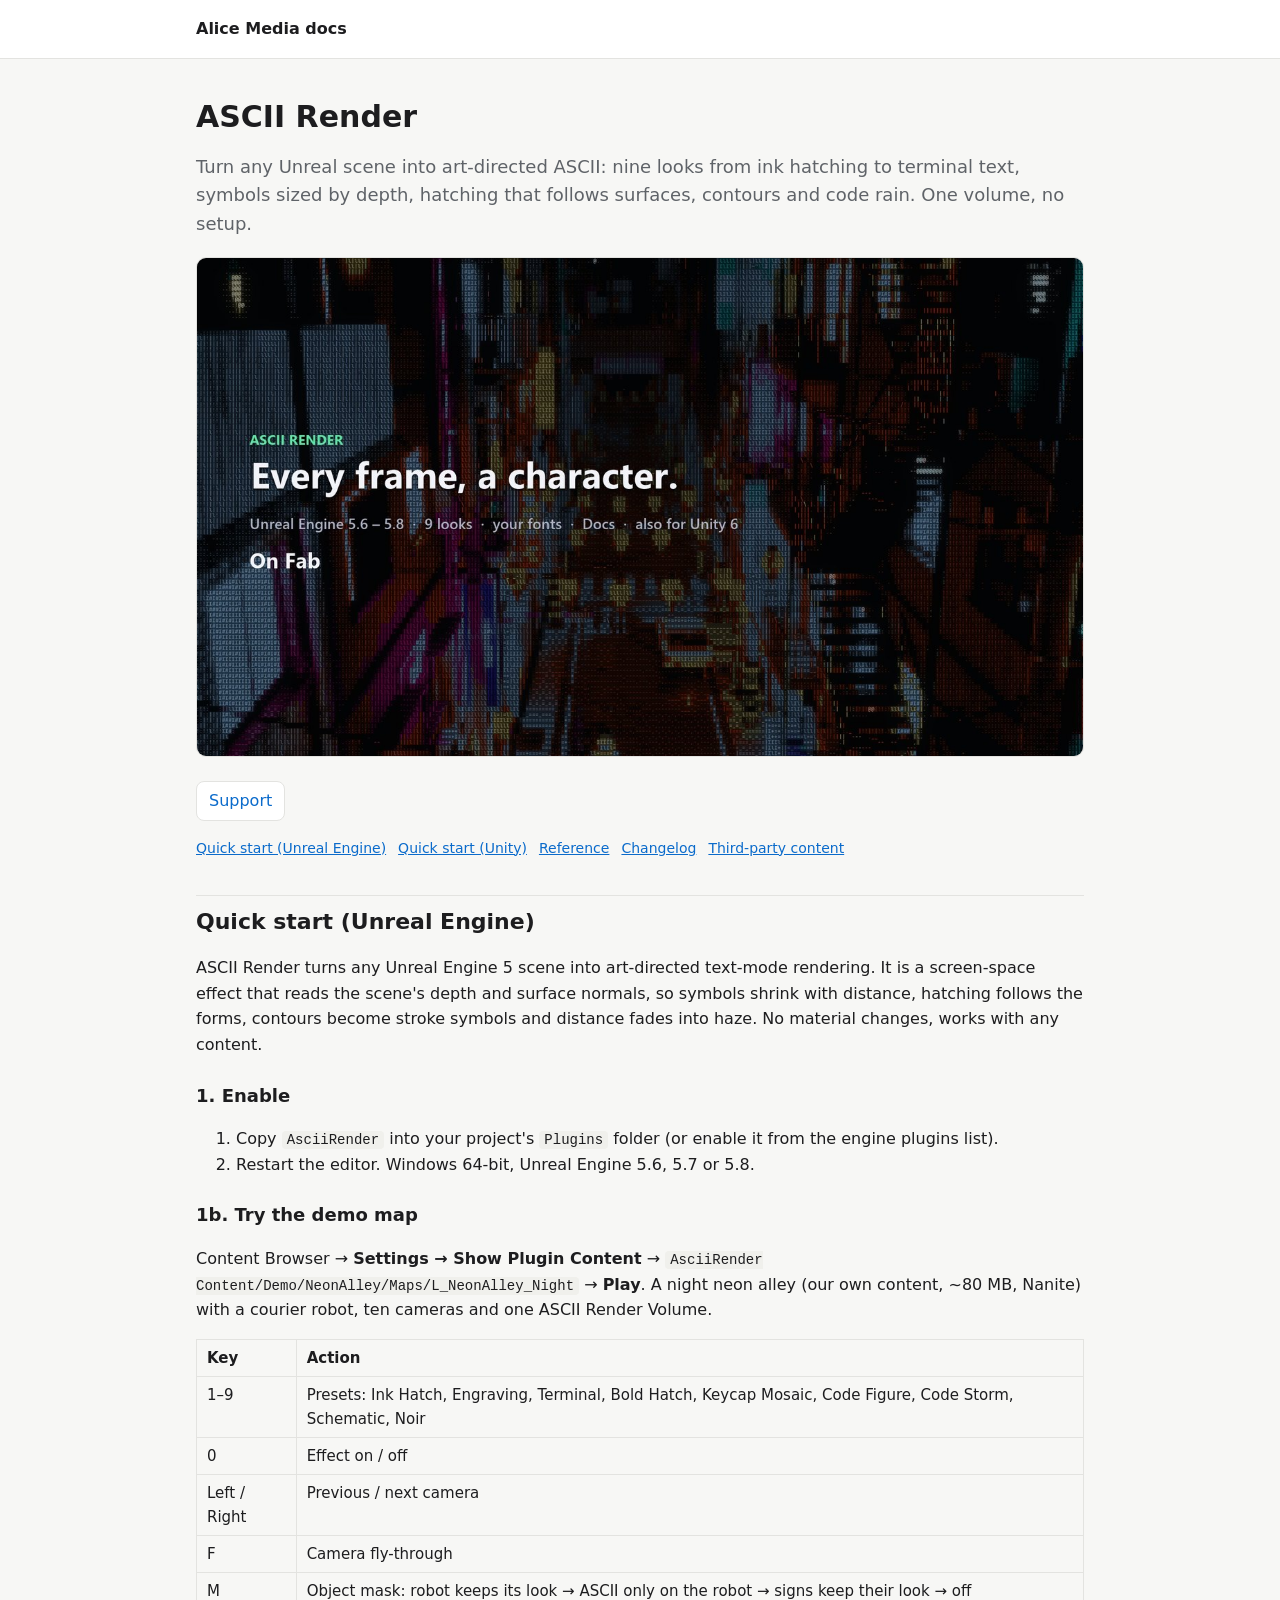
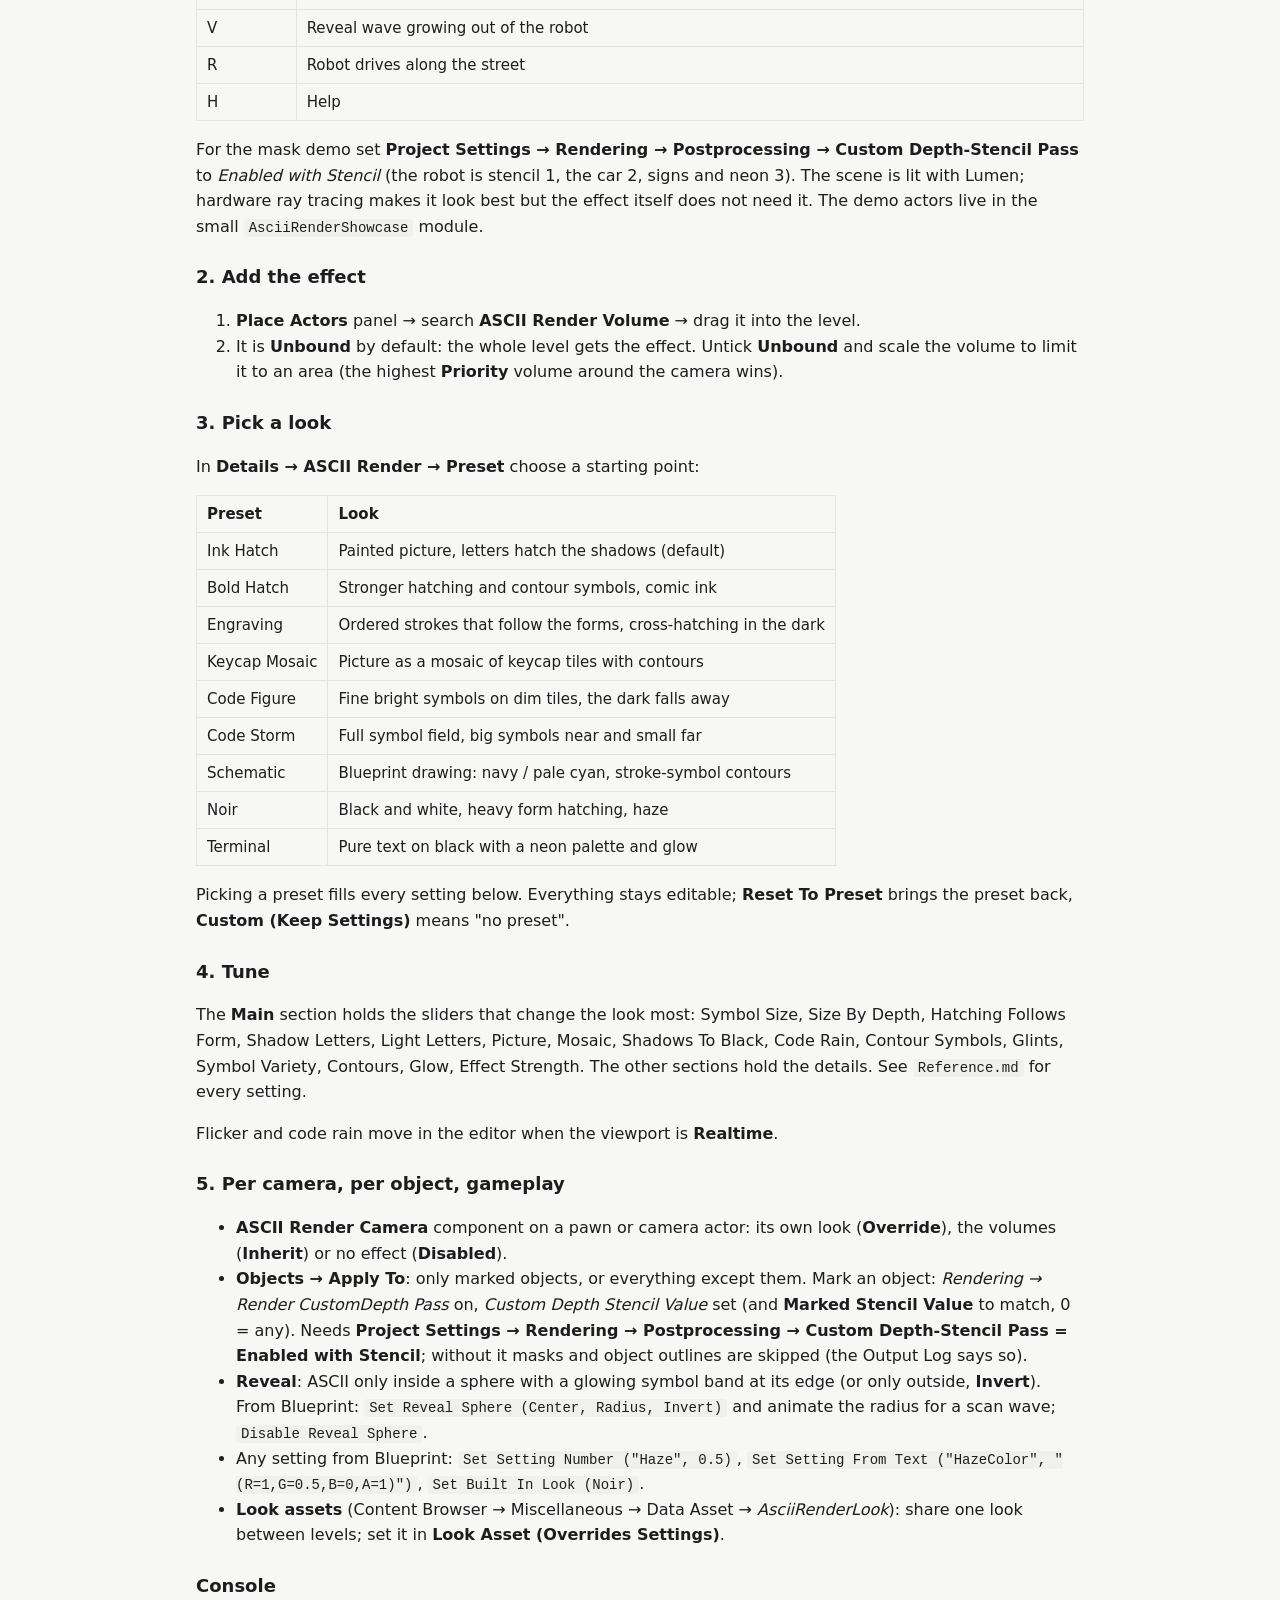
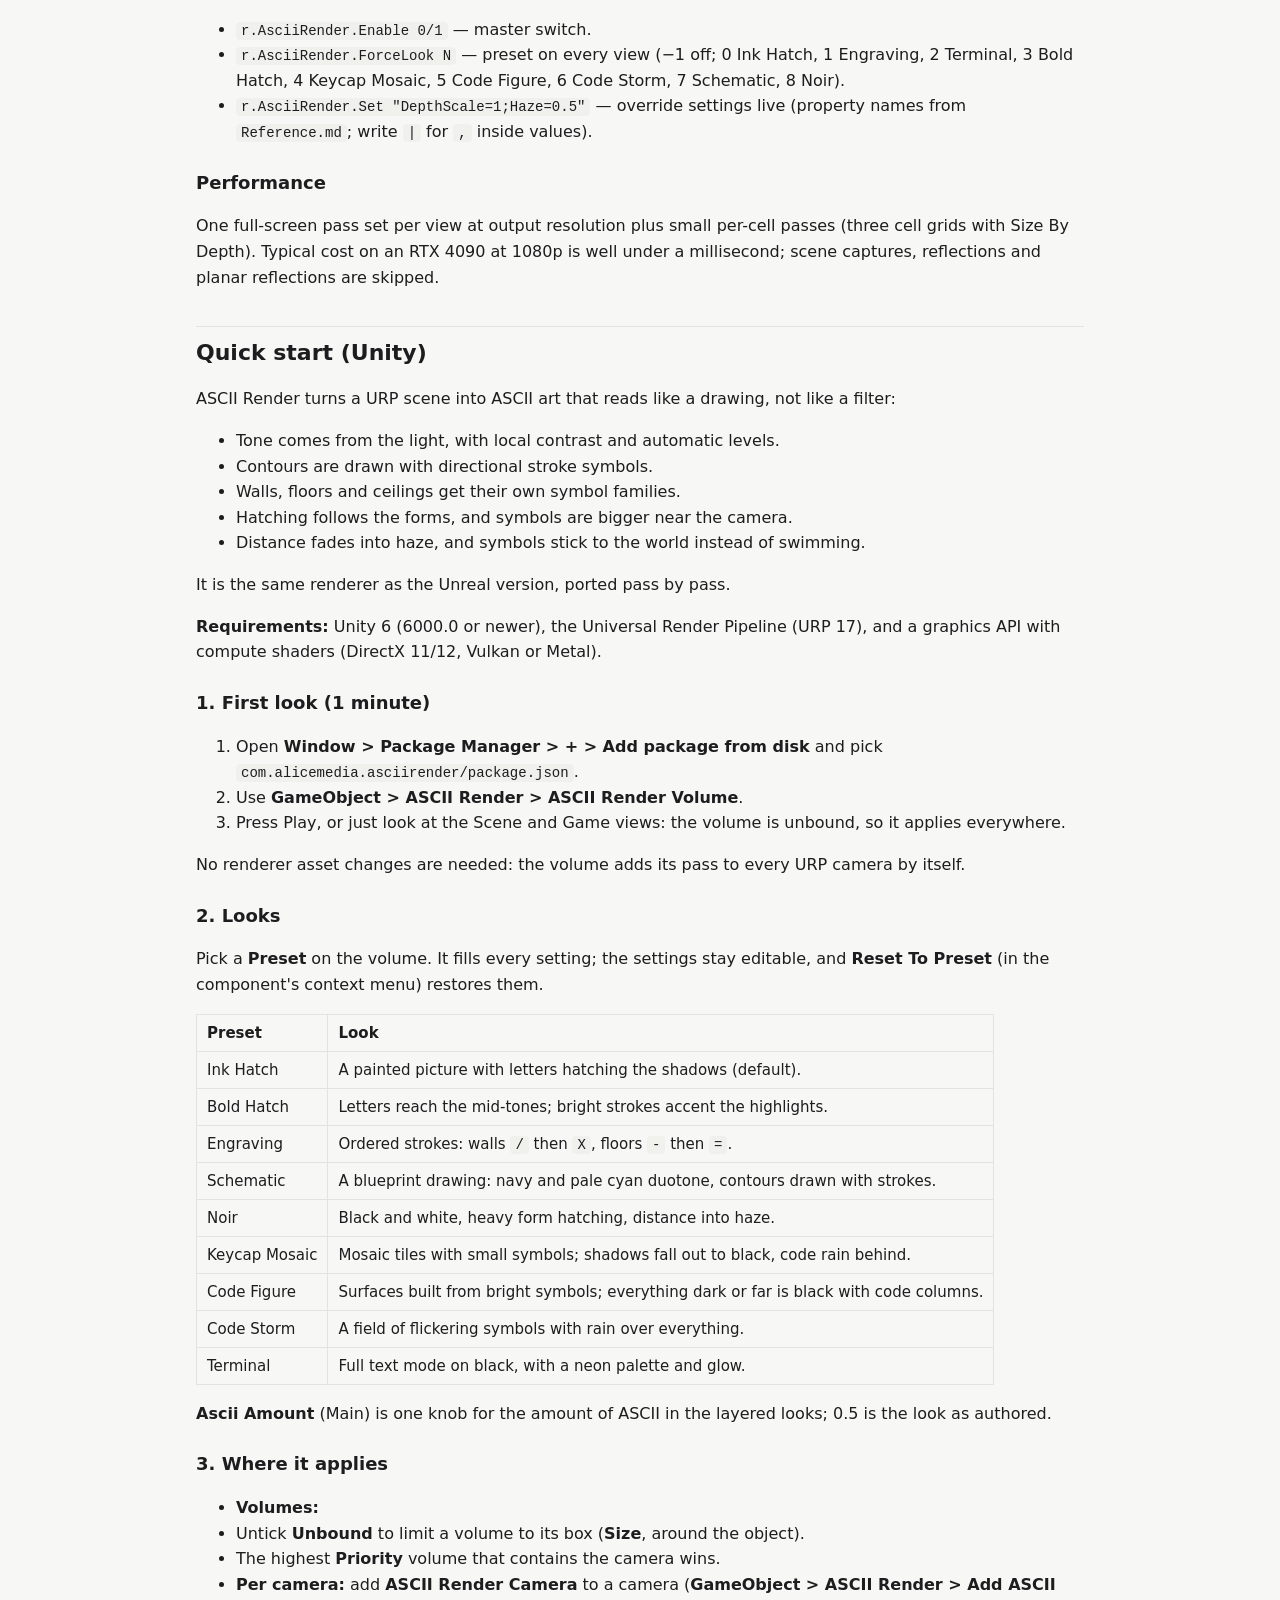
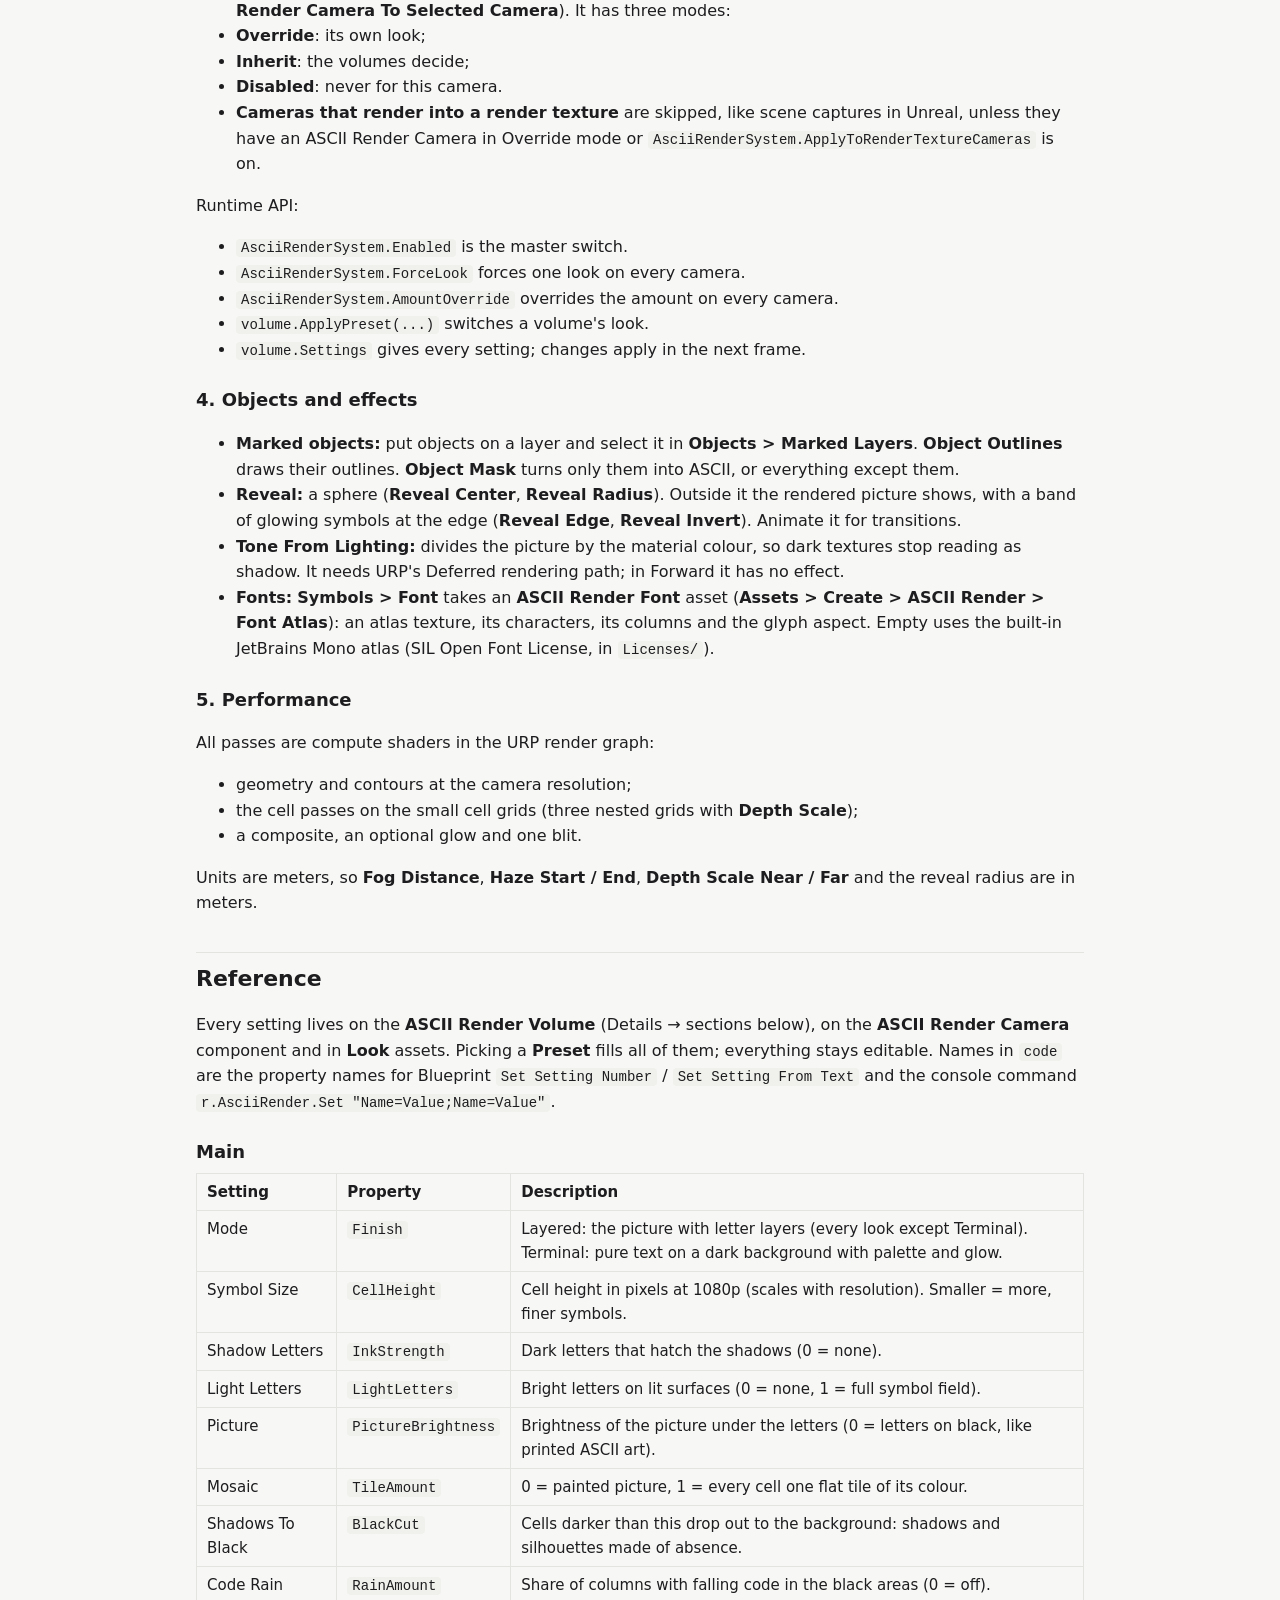
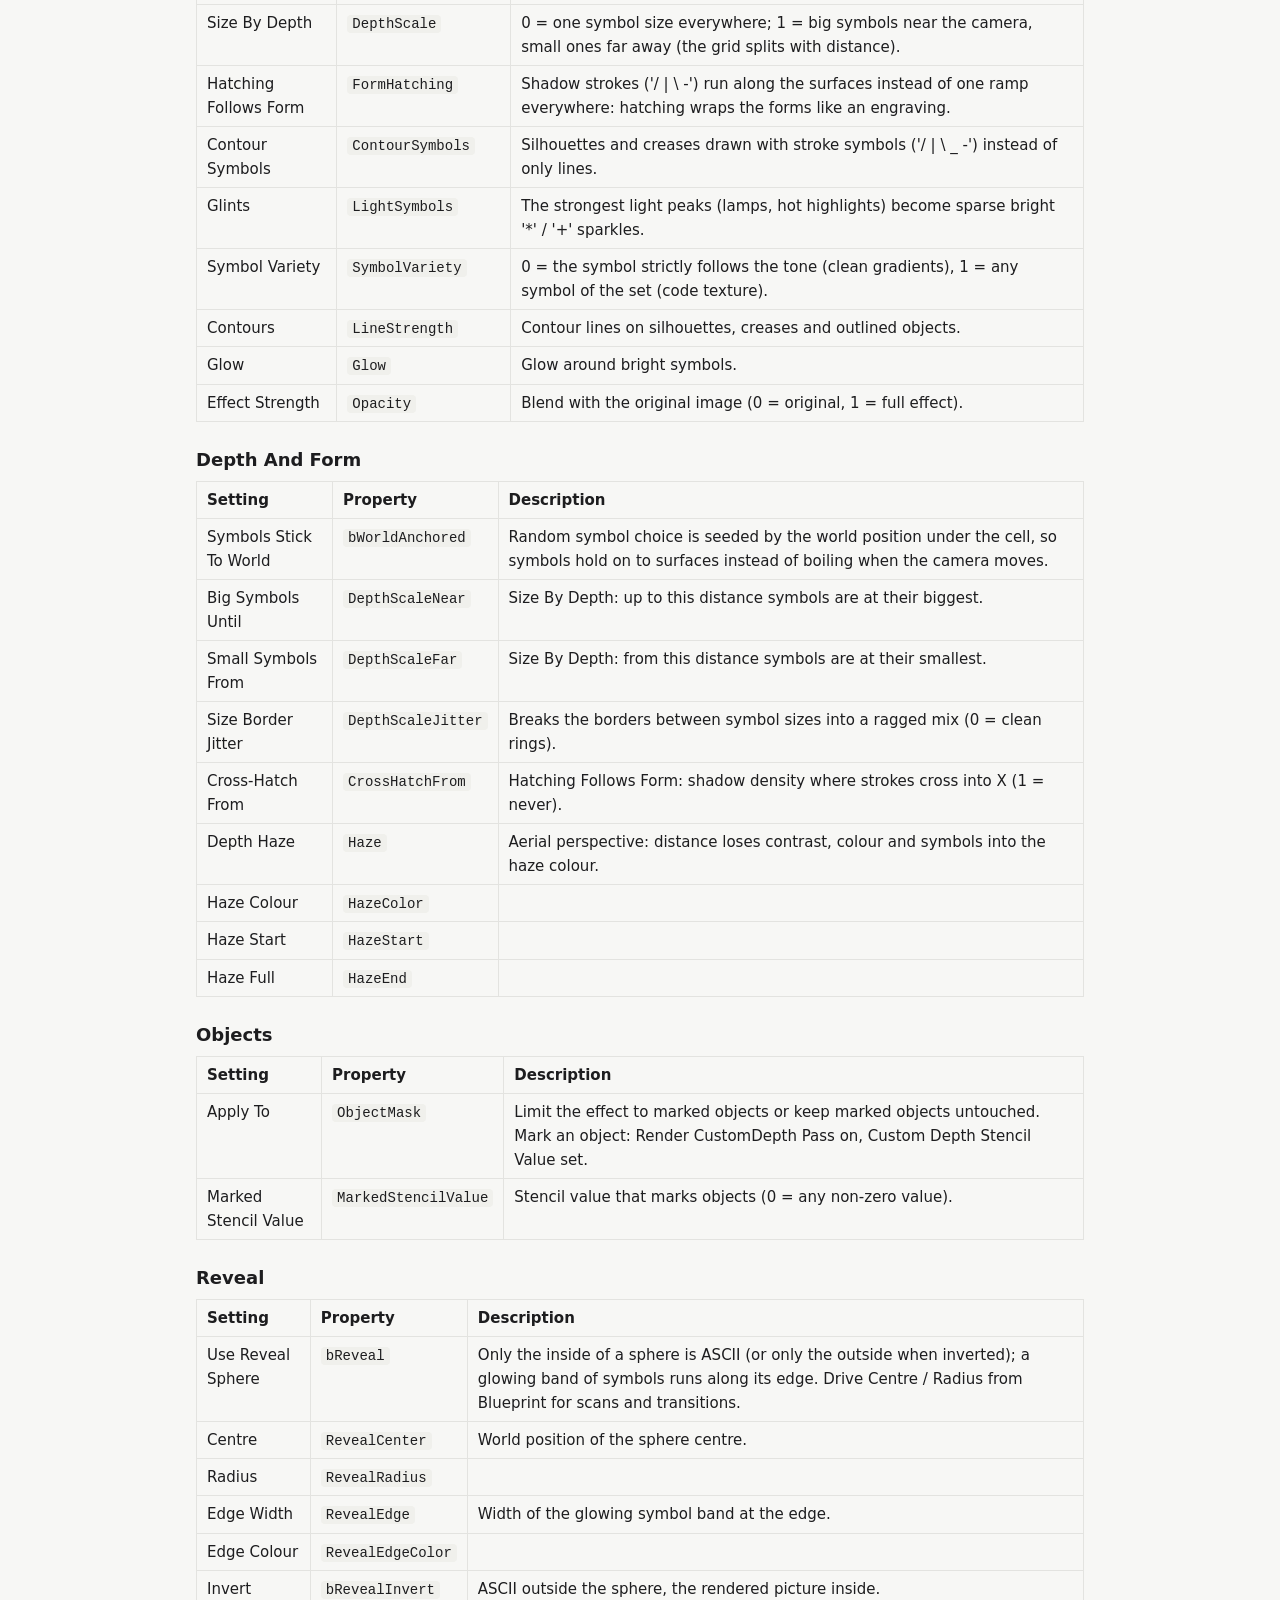
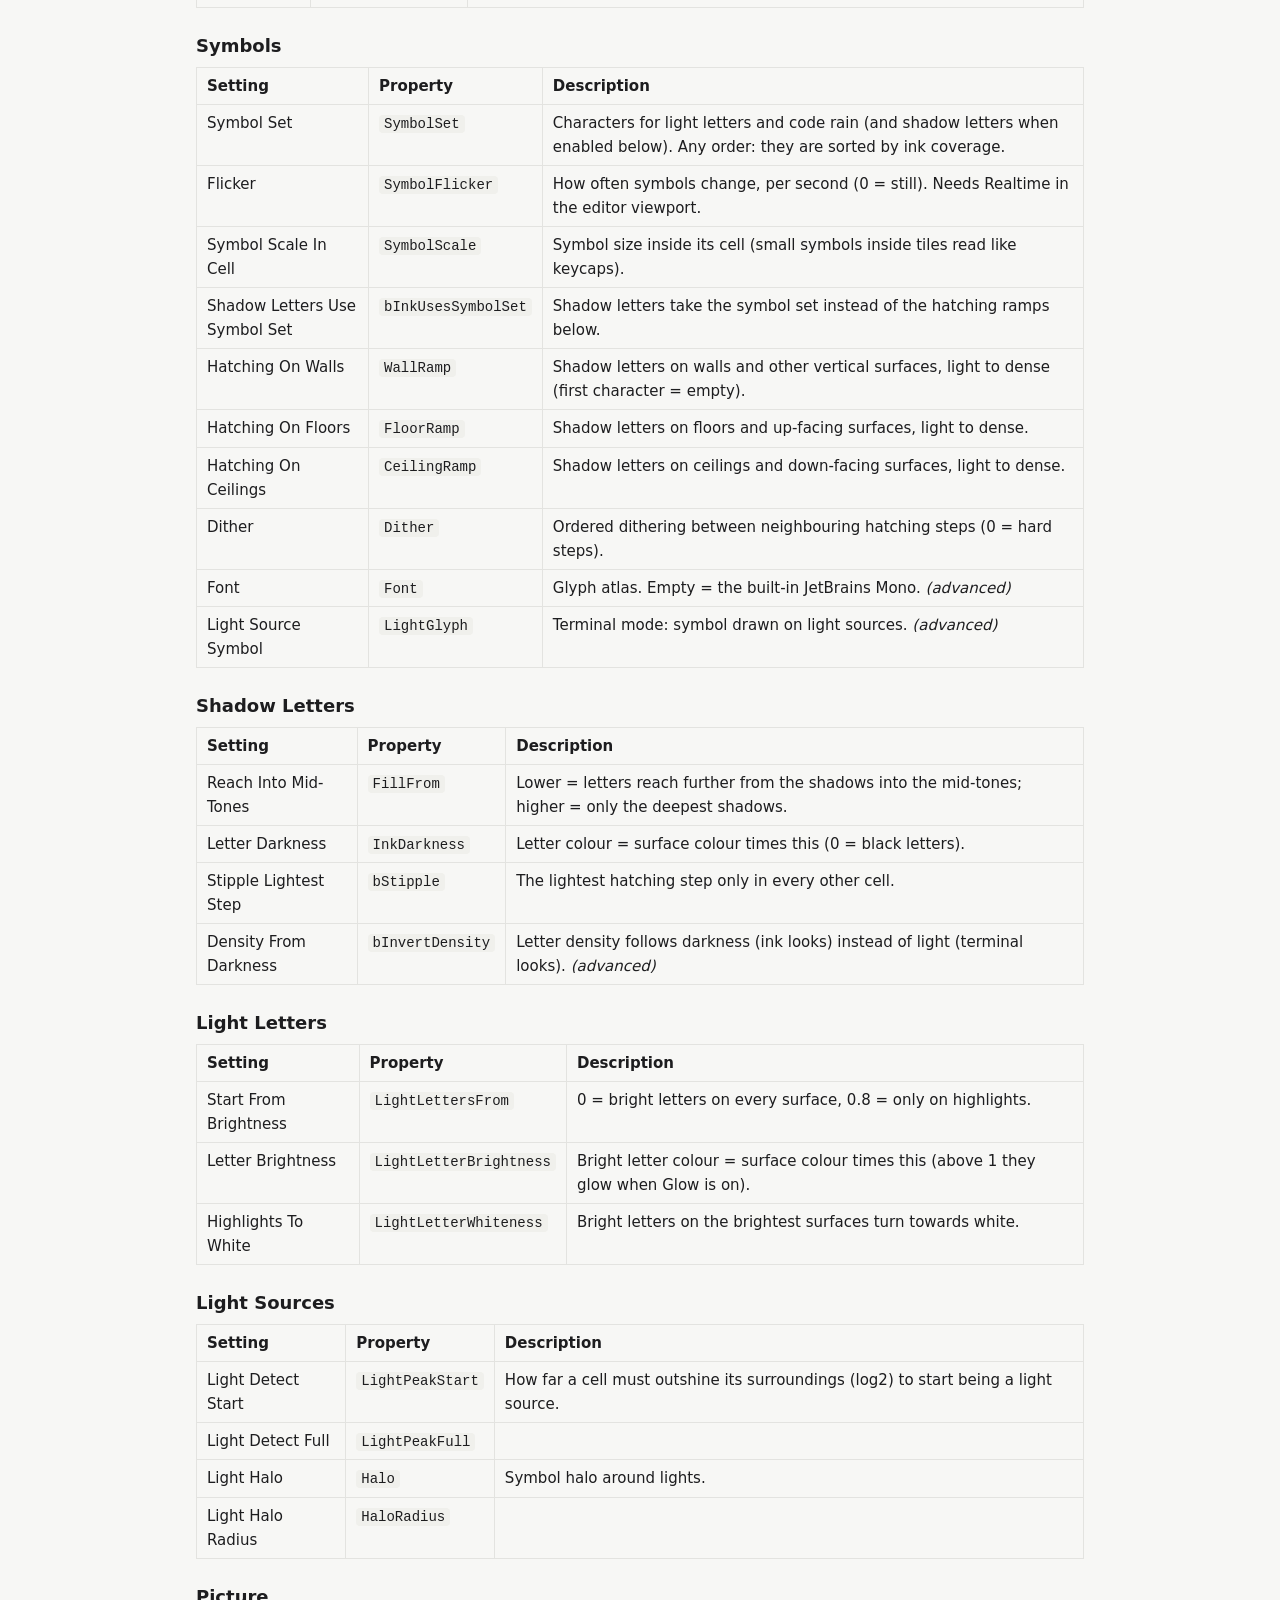
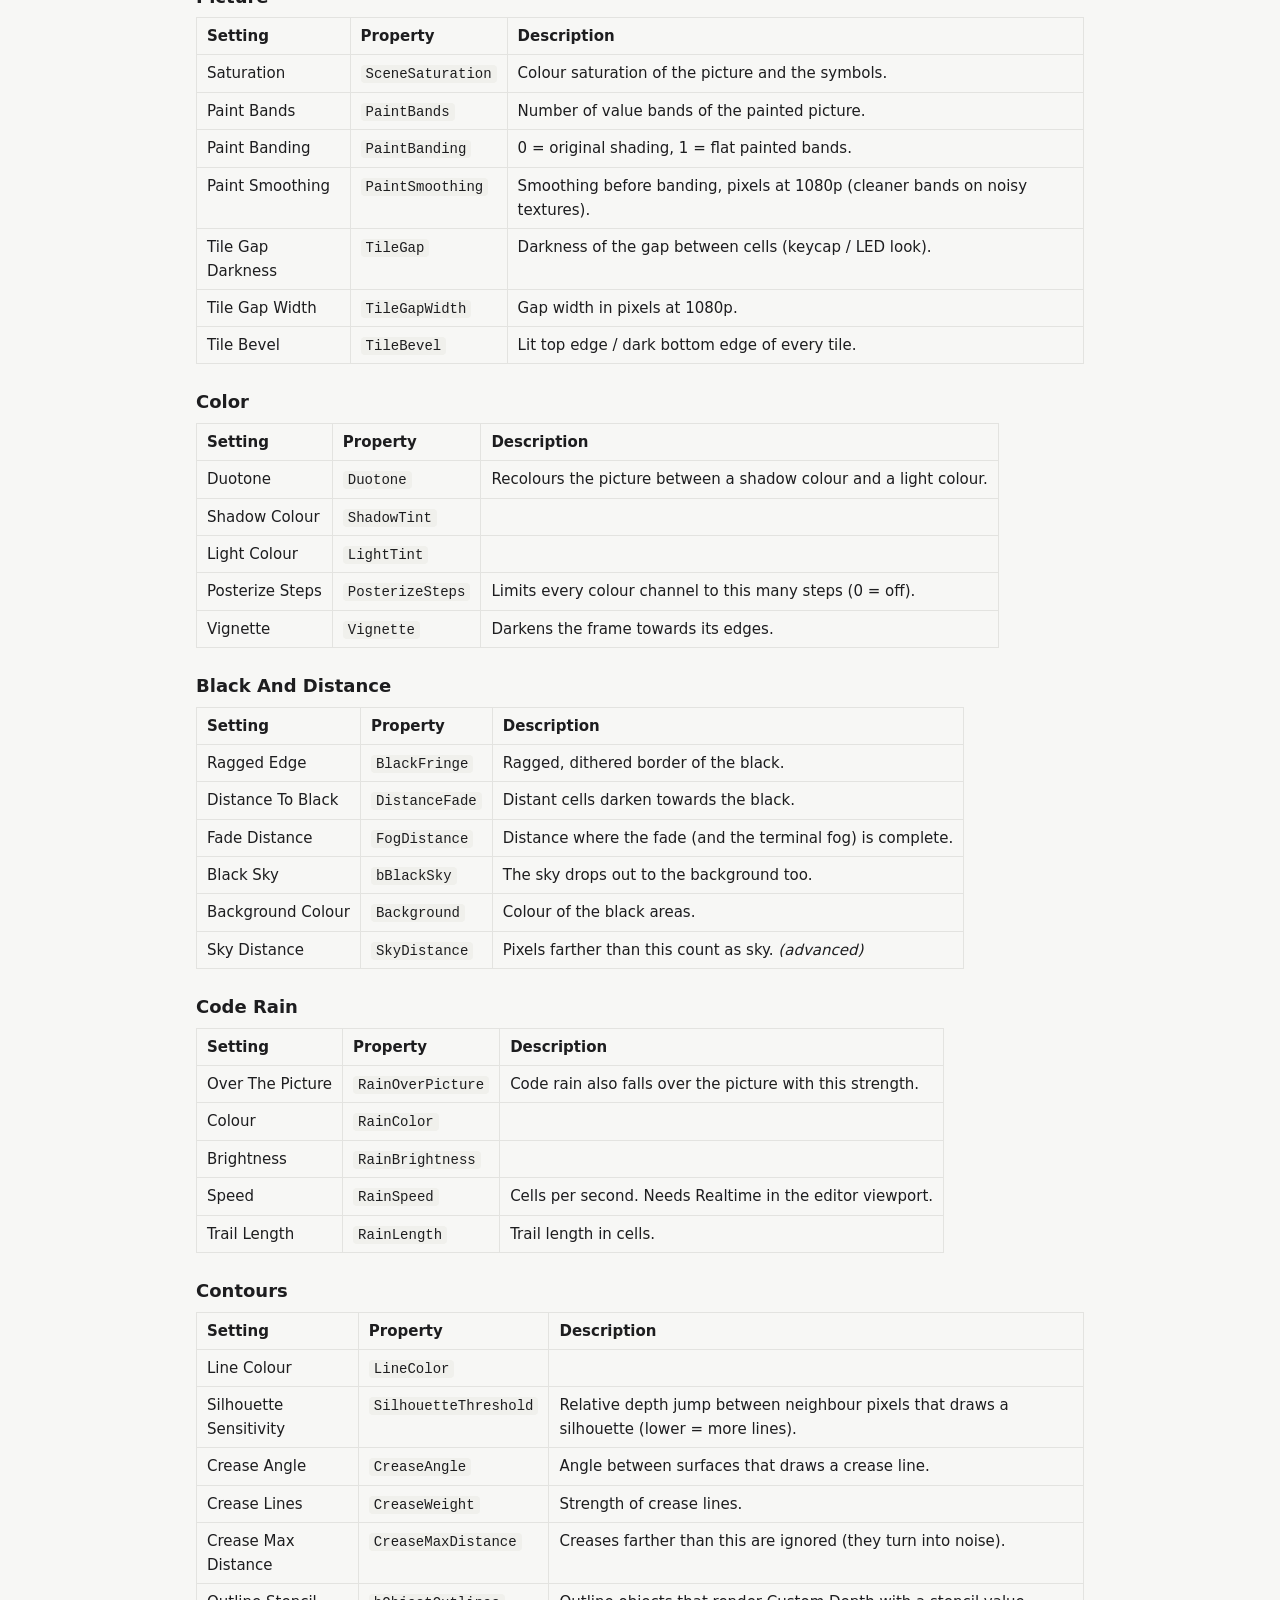
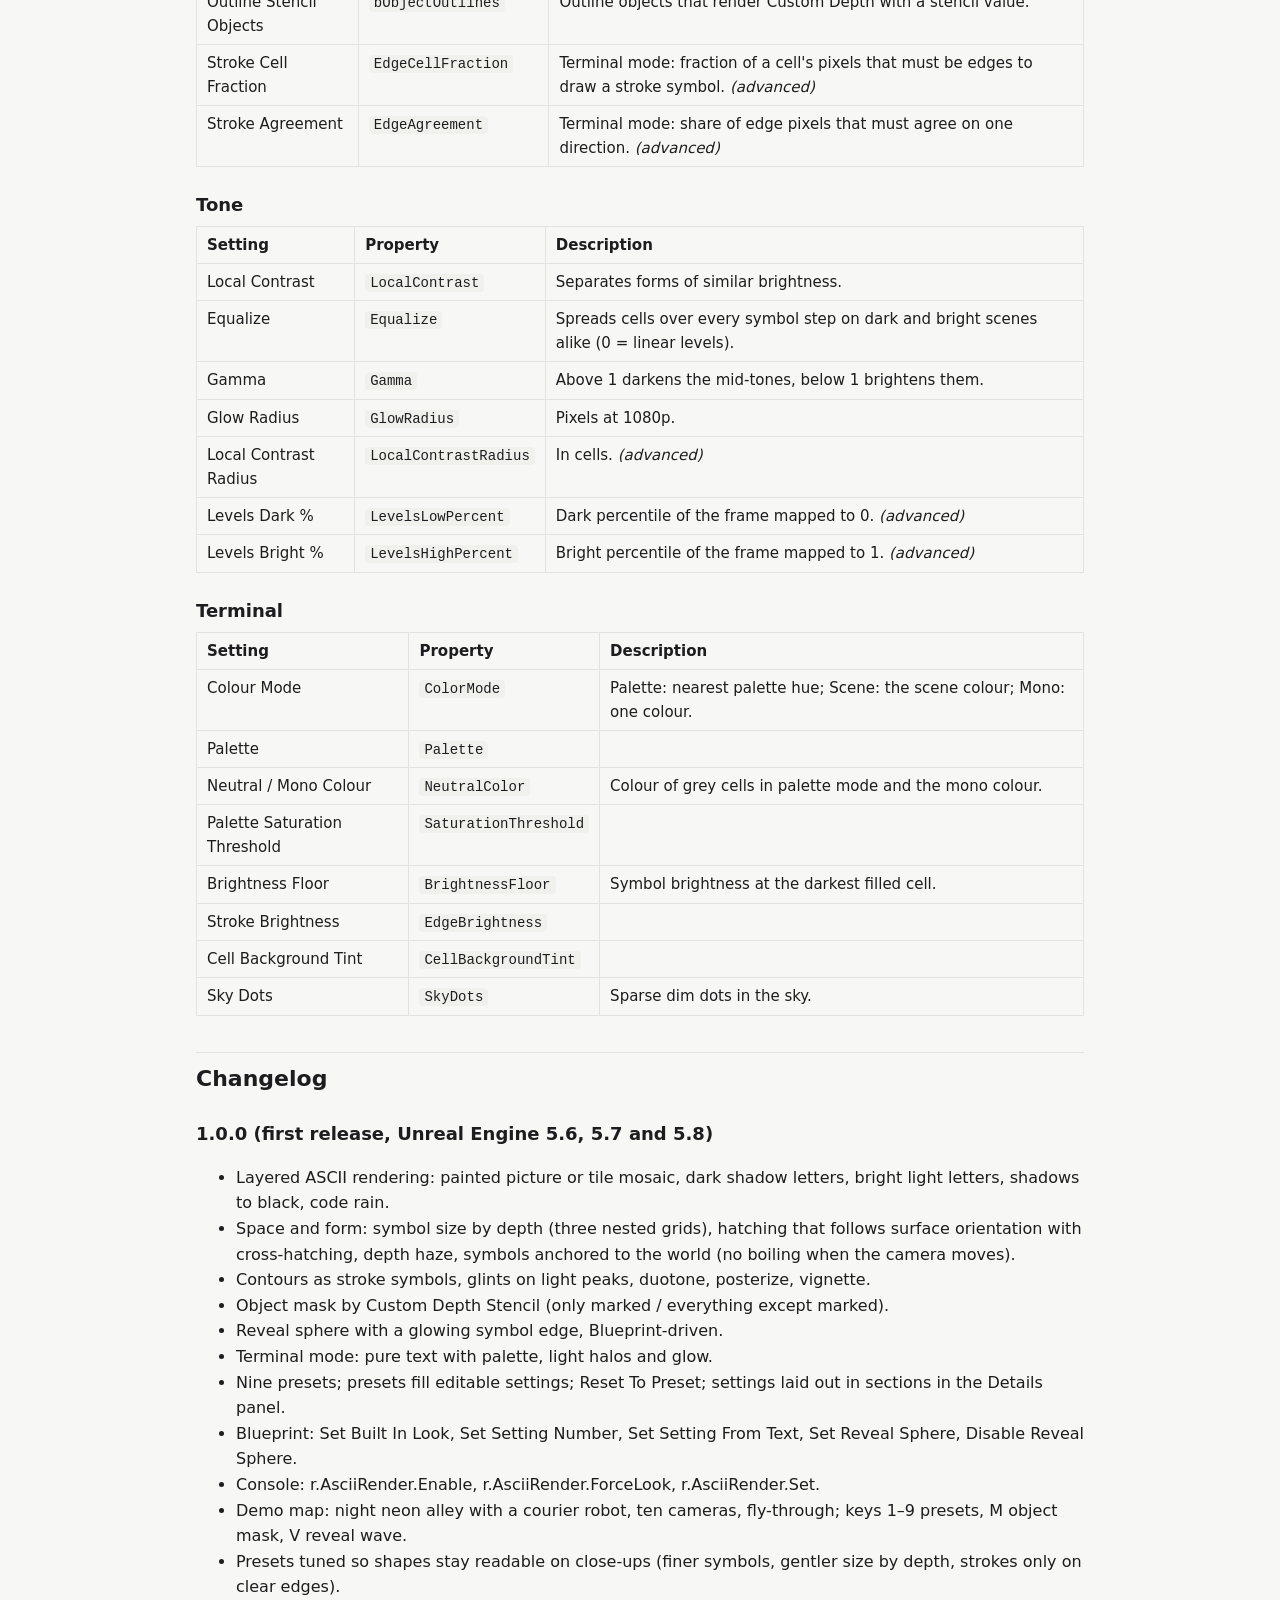
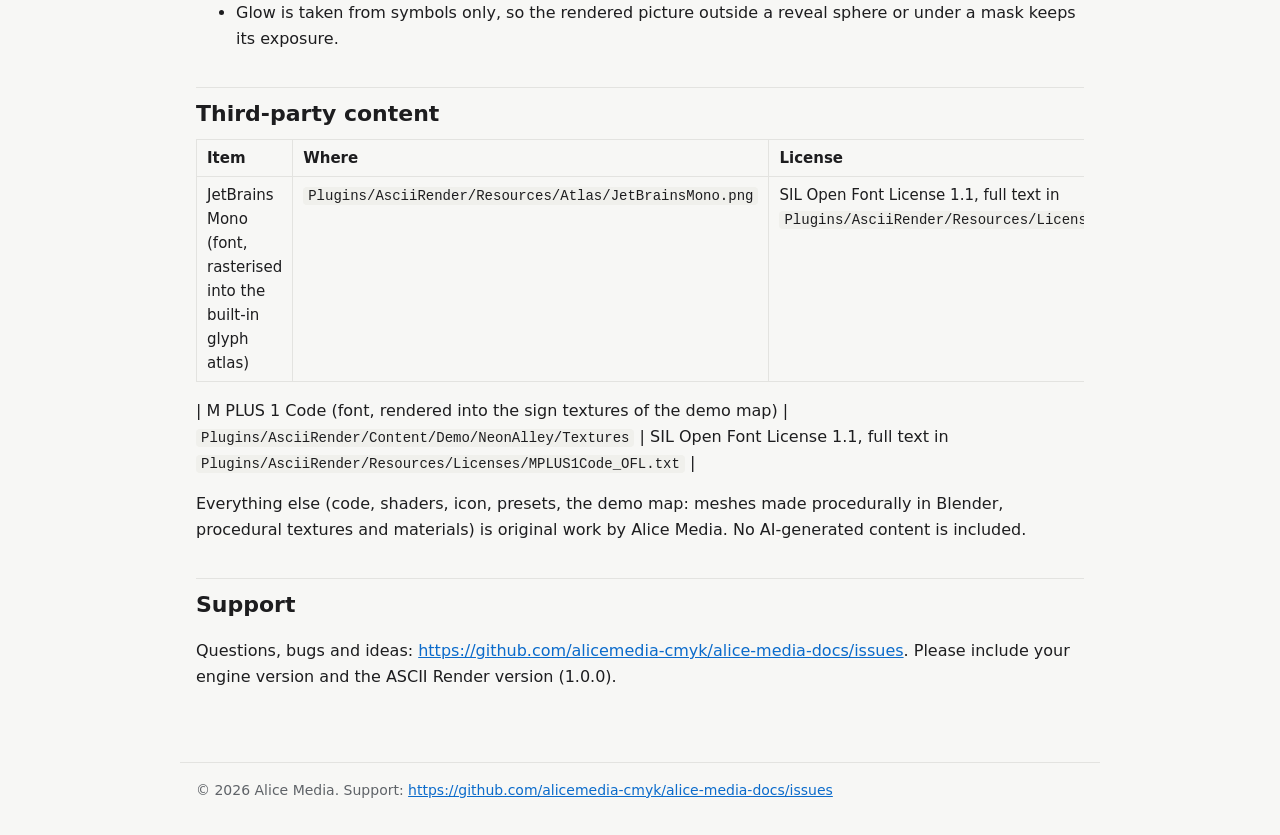
==== ascii-render/index.html @ 58109b25 "Docs: ASCII Render" ====
<!doctype html>
<html lang="en"><head><meta charset="utf-8"><meta name="viewport" content="width=device-width, initial-scale=1">
<title>ASCII Render documentation | Alice Media</title><link rel="stylesheet" href="../style.css"></head>
<body><header><div class="in"><a class="brand" href="../index.html">Alice Media docs</a></div></header>
<main><h1>ASCII Render</h1>
<p class="lead">Turn any Unreal scene into art-directed ASCII: nine looks from ink hatching to terminal text, symbols sized by depth, hatching that follows surfaces, contours and code rain. One volume, no setup.</p>
<img class="cover" src="../img/ascii-render.jpg" alt="ASCII Render">
<div class="links"><a href="https://github.com/alicemedia-cmyk/alice-media-docs/issues">Support</a></div>
<nav class="toc"><a href="#quick-start-unreal-engine">Quick start (Unreal Engine)</a> <a href="#quick-start-unity">Quick start (Unity)</a> <a href="#reference">Reference</a> <a href="#changelog">Changelog</a> <a href="#third-party-content">Third-party content</a></nav>
<h2 id="quick-start-unreal-engine">Quick start (Unreal Engine)</h2>
<p>ASCII Render turns any Unreal Engine 5 scene into art-directed text-mode rendering. It is a screen-space effect that reads the
scene's depth and surface normals, so symbols shrink with distance, hatching follows the forms, contours become stroke
symbols and distance fades into haze. No material changes, works with any content.</p>
<h3 id="1-enable">1. Enable</h3>
<ol>
<li>Copy <code>AsciiRender</code> into your project's <code>Plugins</code> folder (or enable it from the engine plugins list).</li>
<li>Restart the editor. Windows 64-bit, Unreal Engine 5.6, 5.7 or 5.8.</li>
</ol>
<h3 id="1b-try-the-demo-map">1b. Try the demo map</h3>
<p>Content Browser → <strong>Settings → Show Plugin Content</strong> → <code>AsciiRender Content/Demo/NeonAlley/Maps/L_NeonAlley_Night</code> → <strong>Play</strong>.
A night neon alley (our own content, ~80 MB, Nanite) with a courier robot, ten cameras and one ASCII Render Volume.</p>
<table>
<thead>
<tr>
<th>Key</th>
<th>Action</th>
</tr>
</thead>
<tbody>
<tr>
<td>1–9</td>
<td>Presets: Ink Hatch, Engraving, Terminal, Bold Hatch, Keycap Mosaic, Code Figure, Code Storm, Schematic, Noir</td>
</tr>
<tr>
<td>0</td>
<td>Effect on / off</td>
</tr>
<tr>
<td>Left / Right</td>
<td>Previous / next camera</td>
</tr>
<tr>
<td>F</td>
<td>Camera fly-through</td>
</tr>
<tr>
<td>M</td>
<td>Object mask: robot keeps its look → ASCII only on the robot → signs keep their look → off</td>
</tr>
<tr>
<td>V</td>
<td>Reveal wave growing out of the robot</td>
</tr>
<tr>
<td>R</td>
<td>Robot drives along the street</td>
</tr>
<tr>
<td>H</td>
<td>Help</td>
</tr>
</tbody>
</table>
<p>For the mask demo set <strong>Project Settings → Rendering → Postprocessing → Custom Depth-Stencil Pass</strong> to <em>Enabled with Stencil</em>
(the robot is stencil 1, the car 2, signs and neon 3). The scene is lit with Lumen; hardware ray tracing makes it look best
but the effect itself does not need it. The demo actors live in the small <code>AsciiRenderShowcase</code> module.</p>
<h3 id="2-add-the-effect">2. Add the effect</h3>
<ol>
<li><strong>Place Actors</strong> panel → search <strong>ASCII Render Volume</strong> → drag it into the level.</li>
<li>It is <strong>Unbound</strong> by default: the whole level gets the effect. Untick <strong>Unbound</strong> and scale the volume to limit it to an area
   (the highest <strong>Priority</strong> volume around the camera wins).</li>
</ol>
<h3 id="3-pick-a-look">3. Pick a look</h3>
<p>In <strong>Details → ASCII Render → Preset</strong> choose a starting point:</p>
<table>
<thead>
<tr>
<th>Preset</th>
<th>Look</th>
</tr>
</thead>
<tbody>
<tr>
<td>Ink Hatch</td>
<td>Painted picture, letters hatch the shadows (default)</td>
</tr>
<tr>
<td>Bold Hatch</td>
<td>Stronger hatching and contour symbols, comic ink</td>
</tr>
<tr>
<td>Engraving</td>
<td>Ordered strokes that follow the forms, cross-hatching in the dark</td>
</tr>
<tr>
<td>Keycap Mosaic</td>
<td>Picture as a mosaic of keycap tiles with contours</td>
</tr>
<tr>
<td>Code Figure</td>
<td>Fine bright symbols on dim tiles, the dark falls away</td>
</tr>
<tr>
<td>Code Storm</td>
<td>Full symbol field, big symbols near and small far</td>
</tr>
<tr>
<td>Schematic</td>
<td>Blueprint drawing: navy / pale cyan, stroke-symbol contours</td>
</tr>
<tr>
<td>Noir</td>
<td>Black and white, heavy form hatching, haze</td>
</tr>
<tr>
<td>Terminal</td>
<td>Pure text on black with a neon palette and glow</td>
</tr>
</tbody>
</table>
<p>Picking a preset fills every setting below. Everything stays editable; <strong>Reset To Preset</strong> brings the preset back,
<strong>Custom (Keep Settings)</strong> means "no preset".</p>
<h3 id="4-tune">4. Tune</h3>
<p>The <strong>Main</strong> section holds the sliders that change the look most: Symbol Size, Size By Depth, Hatching Follows Form,
Shadow Letters, Light Letters, Picture, Mosaic, Shadows To Black, Code Rain, Contour Symbols, Glints, Symbol Variety,
Contours, Glow, Effect Strength. The other sections hold the details. See <code>Reference.md</code> for every setting.</p>
<p>Flicker and code rain move in the editor when the viewport is <strong>Realtime</strong>.</p>
<h3 id="5-per-camera-per-object-gameplay">5. Per camera, per object, gameplay</h3>
<ul>
<li><strong>ASCII Render Camera</strong> component on a pawn or camera actor: its own look (<strong>Override</strong>), the volumes (<strong>Inherit</strong>) or no effect (<strong>Disabled</strong>).</li>
<li><strong>Objects → Apply To</strong>: only marked objects, or everything except them. Mark an object: <em>Rendering → Render CustomDepth Pass</em> on,
  <em>Custom Depth Stencil Value</em> set (and <strong>Marked Stencil Value</strong> to match, 0 = any). Needs <strong>Project Settings → Rendering →
  Postprocessing → Custom Depth-Stencil Pass = Enabled with Stencil</strong>; without it masks and object outlines are skipped
  (the Output Log says so).</li>
<li><strong>Reveal</strong>: ASCII only inside a sphere with a glowing symbol band at its edge (or only outside, <strong>Invert</strong>). From Blueprint:
  <code>Set Reveal Sphere (Center, Radius, Invert)</code> and animate the radius for a scan wave; <code>Disable Reveal Sphere</code>.</li>
<li>Any setting from Blueprint: <code>Set Setting Number ("Haze", 0.5)</code>, <code>Set Setting From Text ("HazeColor", "(R=1,G=0.5,B=0,A=1)")</code>,
  <code>Set Built In Look (Noir)</code>.</li>
<li><strong>Look assets</strong> (Content Browser → Miscellaneous → Data Asset → <em>AsciiRenderLook</em>): share one look between levels; set it in
  <strong>Look Asset (Overrides Settings)</strong>.</li>
</ul>
<h3 id="console">Console</h3>
<ul>
<li><code>r.AsciiRender.Enable 0/1</code> — master switch.</li>
<li><code>r.AsciiRender.ForceLook N</code> — preset on every view (−1 off; 0 Ink Hatch, 1 Engraving, 2 Terminal, 3 Bold Hatch, 4 Keycap Mosaic, 5 Code Figure, 6 Code Storm, 7 Schematic, 8 Noir).</li>
<li><code>r.AsciiRender.Set "DepthScale=1;Haze=0.5"</code> — override settings live (property names from <code>Reference.md</code>; write <code>|</code> for <code>,</code> inside values).</li>
</ul>
<h3 id="performance">Performance</h3>
<p>One full-screen pass set per view at output resolution plus small per-cell passes (three cell grids with Size By Depth).
Typical cost on an RTX 4090 at 1080p is well under a millisecond; scene captures, reflections and planar reflections are skipped.</p>
<h2 id="quick-start-unity">Quick start (Unity)</h2>
<p>ASCII Render turns a URP scene into ASCII art that reads like a drawing, not like a filter:</p>
<ul>
<li>Tone comes from the light, with local contrast and automatic levels.</li>
<li>Contours are drawn with directional stroke symbols.</li>
<li>Walls, floors and ceilings get their own symbol families.</li>
<li>Hatching follows the forms, and symbols are bigger near the camera.</li>
<li>Distance fades into haze, and symbols stick to the world instead of swimming.</li>
</ul>
<p>It is the same renderer as the Unreal version, ported pass by pass.</p>
<p><strong>Requirements:</strong> Unity 6 (6000.0 or newer), the Universal Render Pipeline (URP 17), and a graphics API with compute shaders (DirectX 11/12, Vulkan or Metal).</p>
<h3 id="1-first-look-1-minute">1. First look (1 minute)</h3>
<ol>
<li>Open <strong>Window &gt; Package Manager &gt; + &gt; Add package from disk</strong> and pick <code>com.alicemedia.asciirender/package.json</code>.</li>
<li>Use <strong>GameObject &gt; ASCII Render &gt; ASCII Render Volume</strong>.</li>
<li>Press Play, or just look at the Scene and Game views: the volume is unbound, so it applies everywhere.</li>
</ol>
<p>No renderer asset changes are needed: the volume adds its pass to every URP camera by itself.</p>
<h3 id="2-looks">2. Looks</h3>
<p>Pick a <strong>Preset</strong> on the volume. It fills every setting; the settings stay editable, and <strong>Reset To Preset</strong> (in the component's context menu) restores them.</p>
<table>
<thead>
<tr>
<th>Preset</th>
<th>Look</th>
</tr>
</thead>
<tbody>
<tr>
<td>Ink Hatch</td>
<td>A painted picture with letters hatching the shadows (default).</td>
</tr>
<tr>
<td>Bold Hatch</td>
<td>Letters reach the mid-tones; bright strokes accent the highlights.</td>
</tr>
<tr>
<td>Engraving</td>
<td>Ordered strokes: walls <code>/</code> then <code>X</code>, floors <code>-</code> then <code>=</code>.</td>
</tr>
<tr>
<td>Schematic</td>
<td>A blueprint drawing: navy and pale cyan duotone, contours drawn with strokes.</td>
</tr>
<tr>
<td>Noir</td>
<td>Black and white, heavy form hatching, distance into haze.</td>
</tr>
<tr>
<td>Keycap Mosaic</td>
<td>Mosaic tiles with small symbols; shadows fall out to black, code rain behind.</td>
</tr>
<tr>
<td>Code Figure</td>
<td>Surfaces built from bright symbols; everything dark or far is black with code columns.</td>
</tr>
<tr>
<td>Code Storm</td>
<td>A field of flickering symbols with rain over everything.</td>
</tr>
<tr>
<td>Terminal</td>
<td>Full text mode on black, with a neon palette and glow.</td>
</tr>
</tbody>
</table>
<p><strong>Ascii Amount</strong> (Main) is one knob for the amount of ASCII in the layered looks; 0.5 is the look as authored.</p>
<h3 id="3-where-it-applies">3. Where it applies</h3>
<ul>
<li><strong>Volumes:</strong></li>
<li>Untick <strong>Unbound</strong> to limit a volume to its box (<strong>Size</strong>, around the object).</li>
<li>The highest <strong>Priority</strong> volume that contains the camera wins.</li>
<li><strong>Per camera:</strong> add <strong>ASCII Render Camera</strong> to a camera (<strong>GameObject &gt; ASCII Render &gt; Add ASCII Render Camera To Selected Camera</strong>). It has three modes:</li>
<li><strong>Override</strong>: its own look;</li>
<li><strong>Inherit</strong>: the volumes decide;</li>
<li><strong>Disabled</strong>: never for this camera.</li>
<li><strong>Cameras that render into a render texture</strong> are skipped, like scene captures in Unreal, unless they have an ASCII Render Camera in Override mode or <code>AsciiRenderSystem.ApplyToRenderTextureCameras</code> is on.</li>
</ul>
<p>Runtime API:</p>
<ul>
<li><code>AsciiRenderSystem.Enabled</code> is the master switch.</li>
<li><code>AsciiRenderSystem.ForceLook</code> forces one look on every camera.</li>
<li><code>AsciiRenderSystem.AmountOverride</code> overrides the amount on every camera.</li>
<li><code>volume.ApplyPreset(...)</code> switches a volume's look.</li>
<li><code>volume.Settings</code> gives every setting; changes apply in the next frame.</li>
</ul>
<h3 id="4-objects-and-effects">4. Objects and effects</h3>
<ul>
<li><strong>Marked objects:</strong> put objects on a layer and select it in <strong>Objects &gt; Marked Layers</strong>. <strong>Object Outlines</strong> draws their outlines. <strong>Object Mask</strong> turns only them into ASCII, or everything except them.</li>
<li><strong>Reveal:</strong> a sphere (<strong>Reveal Center</strong>, <strong>Reveal Radius</strong>). Outside it the rendered picture shows, with a band of glowing symbols at the edge (<strong>Reveal Edge</strong>, <strong>Reveal Invert</strong>). Animate it for transitions.</li>
<li><strong>Tone From Lighting:</strong> divides the picture by the material colour, so dark textures stop reading as shadow. It needs URP's Deferred rendering path; in Forward it has no effect.</li>
<li><strong>Fonts:</strong> <strong>Symbols &gt; Font</strong> takes an <strong>ASCII Render Font</strong> asset (<strong>Assets &gt; Create &gt; ASCII Render &gt; Font Atlas</strong>): an atlas texture, its characters, its columns and the glyph aspect. Empty uses the built-in JetBrains Mono atlas (SIL Open Font License, in <code>Licenses/</code>).</li>
</ul>
<h3 id="5-performance">5. Performance</h3>
<p>All passes are compute shaders in the URP render graph:</p>
<ul>
<li>geometry and contours at the camera resolution;</li>
<li>the cell passes on the small cell grids (three nested grids with <strong>Depth Scale</strong>);</li>
<li>a composite, an optional glow and one blit.</li>
</ul>
<p>Units are meters, so <strong>Fog Distance</strong>, <strong>Haze Start / End</strong>, <strong>Depth Scale Near / Far</strong> and the reveal radius are in meters.</p>
<h2 id="reference">Reference</h2>
<p>Every setting lives on the <strong>ASCII Render Volume</strong> (Details → sections below), on the <strong>ASCII Render Camera</strong> component and in <strong>Look</strong> assets. Picking a <strong>Preset</strong> fills all of them; everything stays editable.
Names in <code>code</code> are the property names for Blueprint <code>Set Setting Number</code> / <code>Set Setting From Text</code> and the console command <code>r.AsciiRender.Set "Name=Value;Name=Value"</code>.</p>
<h3 id="main">Main</h3>
<table>
<thead>
<tr>
<th>Setting</th>
<th>Property</th>
<th>Description</th>
</tr>
</thead>
<tbody>
<tr>
<td>Mode</td>
<td><code>Finish</code></td>
<td>Layered: the picture with letter layers (every look except Terminal). Terminal: pure text on a dark background with palette and glow.</td>
</tr>
<tr>
<td>Symbol Size</td>
<td><code>CellHeight</code></td>
<td>Cell height in pixels at 1080p (scales with resolution). Smaller = more, finer symbols.</td>
</tr>
<tr>
<td>Shadow Letters</td>
<td><code>InkStrength</code></td>
<td>Dark letters that hatch the shadows (0 = none).</td>
</tr>
<tr>
<td>Light Letters</td>
<td><code>LightLetters</code></td>
<td>Bright letters on lit surfaces (0 = none, 1 = full symbol field).</td>
</tr>
<tr>
<td>Picture</td>
<td><code>PictureBrightness</code></td>
<td>Brightness of the picture under the letters (0 = letters on black, like printed ASCII art).</td>
</tr>
<tr>
<td>Mosaic</td>
<td><code>TileAmount</code></td>
<td>0 = painted picture, 1 = every cell one flat tile of its colour.</td>
</tr>
<tr>
<td>Shadows To Black</td>
<td><code>BlackCut</code></td>
<td>Cells darker than this drop out to the background: shadows and silhouettes made of absence.</td>
</tr>
<tr>
<td>Code Rain</td>
<td><code>RainAmount</code></td>
<td>Share of columns with falling code in the black areas (0 = off).</td>
</tr>
<tr>
<td>Size By Depth</td>
<td><code>DepthScale</code></td>
<td>0 = one symbol size everywhere; 1 = big symbols near the camera, small ones far away (the grid splits with distance).</td>
</tr>
<tr>
<td>Hatching Follows Form</td>
<td><code>FormHatching</code></td>
<td>Shadow strokes ('/ | \ -') run along the surfaces instead of one ramp everywhere: hatching wraps the forms like an engraving.</td>
</tr>
<tr>
<td>Contour Symbols</td>
<td><code>ContourSymbols</code></td>
<td>Silhouettes and creases drawn with stroke symbols ('/ | \ _ -') instead of only lines.</td>
</tr>
<tr>
<td>Glints</td>
<td><code>LightSymbols</code></td>
<td>The strongest light peaks (lamps, hot highlights) become sparse bright '*' / '+' sparkles.</td>
</tr>
<tr>
<td>Symbol Variety</td>
<td><code>SymbolVariety</code></td>
<td>0 = the symbol strictly follows the tone (clean gradients), 1 = any symbol of the set (code texture).</td>
</tr>
<tr>
<td>Contours</td>
<td><code>LineStrength</code></td>
<td>Contour lines on silhouettes, creases and outlined objects.</td>
</tr>
<tr>
<td>Glow</td>
<td><code>Glow</code></td>
<td>Glow around bright symbols.</td>
</tr>
<tr>
<td>Effect Strength</td>
<td><code>Opacity</code></td>
<td>Blend with the original image (0 = original, 1 = full effect).</td>
</tr>
</tbody>
</table>
<h3 id="depth-and-form">Depth And Form</h3>
<table>
<thead>
<tr>
<th>Setting</th>
<th>Property</th>
<th>Description</th>
</tr>
</thead>
<tbody>
<tr>
<td>Symbols Stick To World</td>
<td><code>bWorldAnchored</code></td>
<td>Random symbol choice is seeded by the world position under the cell, so symbols hold on to surfaces instead of boiling when the camera moves.</td>
</tr>
<tr>
<td>Big Symbols Until</td>
<td><code>DepthScaleNear</code></td>
<td>Size By Depth: up to this distance symbols are at their biggest.</td>
</tr>
<tr>
<td>Small Symbols From</td>
<td><code>DepthScaleFar</code></td>
<td>Size By Depth: from this distance symbols are at their smallest.</td>
</tr>
<tr>
<td>Size Border Jitter</td>
<td><code>DepthScaleJitter</code></td>
<td>Breaks the borders between symbol sizes into a ragged mix (0 = clean rings).</td>
</tr>
<tr>
<td>Cross-Hatch From</td>
<td><code>CrossHatchFrom</code></td>
<td>Hatching Follows Form: shadow density where strokes cross into X (1 = never).</td>
</tr>
<tr>
<td>Depth Haze</td>
<td><code>Haze</code></td>
<td>Aerial perspective: distance loses contrast, colour and symbols into the haze colour.</td>
</tr>
<tr>
<td>Haze Colour</td>
<td><code>HazeColor</code></td>
<td></td>
</tr>
<tr>
<td>Haze Start</td>
<td><code>HazeStart</code></td>
<td></td>
</tr>
<tr>
<td>Haze Full</td>
<td><code>HazeEnd</code></td>
<td></td>
</tr>
</tbody>
</table>
<h3 id="objects">Objects</h3>
<table>
<thead>
<tr>
<th>Setting</th>
<th>Property</th>
<th>Description</th>
</tr>
</thead>
<tbody>
<tr>
<td>Apply To</td>
<td><code>ObjectMask</code></td>
<td>Limit the effect to marked objects or keep marked objects untouched. Mark an object: Render CustomDepth Pass on, Custom Depth Stencil Value set.</td>
</tr>
<tr>
<td>Marked Stencil Value</td>
<td><code>MarkedStencilValue</code></td>
<td>Stencil value that marks objects (0 = any non-zero value).</td>
</tr>
</tbody>
</table>
<h3 id="reveal">Reveal</h3>
<table>
<thead>
<tr>
<th>Setting</th>
<th>Property</th>
<th>Description</th>
</tr>
</thead>
<tbody>
<tr>
<td>Use Reveal Sphere</td>
<td><code>bReveal</code></td>
<td>Only the inside of a sphere is ASCII (or only the outside when inverted); a glowing band of symbols runs along its edge. Drive Centre / Radius from Blueprint for scans and transitions.</td>
</tr>
<tr>
<td>Centre</td>
<td><code>RevealCenter</code></td>
<td>World position of the sphere centre.</td>
</tr>
<tr>
<td>Radius</td>
<td><code>RevealRadius</code></td>
<td></td>
</tr>
<tr>
<td>Edge Width</td>
<td><code>RevealEdge</code></td>
<td>Width of the glowing symbol band at the edge.</td>
</tr>
<tr>
<td>Edge Colour</td>
<td><code>RevealEdgeColor</code></td>
<td></td>
</tr>
<tr>
<td>Invert</td>
<td><code>bRevealInvert</code></td>
<td>ASCII outside the sphere, the rendered picture inside.</td>
</tr>
</tbody>
</table>
<h3 id="symbols">Symbols</h3>
<table>
<thead>
<tr>
<th>Setting</th>
<th>Property</th>
<th>Description</th>
</tr>
</thead>
<tbody>
<tr>
<td>Symbol Set</td>
<td><code>SymbolSet</code></td>
<td>Characters for light letters and code rain (and shadow letters when enabled below). Any order: they are sorted by ink coverage.</td>
</tr>
<tr>
<td>Flicker</td>
<td><code>SymbolFlicker</code></td>
<td>How often symbols change, per second (0 = still). Needs Realtime in the editor viewport.</td>
</tr>
<tr>
<td>Symbol Scale In Cell</td>
<td><code>SymbolScale</code></td>
<td>Symbol size inside its cell (small symbols inside tiles read like keycaps).</td>
</tr>
<tr>
<td>Shadow Letters Use Symbol Set</td>
<td><code>bInkUsesSymbolSet</code></td>
<td>Shadow letters take the symbol set instead of the hatching ramps below.</td>
</tr>
<tr>
<td>Hatching On Walls</td>
<td><code>WallRamp</code></td>
<td>Shadow letters on walls and other vertical surfaces, light to dense (first character = empty).</td>
</tr>
<tr>
<td>Hatching On Floors</td>
<td><code>FloorRamp</code></td>
<td>Shadow letters on floors and up-facing surfaces, light to dense.</td>
</tr>
<tr>
<td>Hatching On Ceilings</td>
<td><code>CeilingRamp</code></td>
<td>Shadow letters on ceilings and down-facing surfaces, light to dense.</td>
</tr>
<tr>
<td>Dither</td>
<td><code>Dither</code></td>
<td>Ordered dithering between neighbouring hatching steps (0 = hard steps).</td>
</tr>
<tr>
<td>Font</td>
<td><code>Font</code></td>
<td>Glyph atlas. Empty = the built-in JetBrains Mono. <em>(advanced)</em></td>
</tr>
<tr>
<td>Light Source Symbol</td>
<td><code>LightGlyph</code></td>
<td>Terminal mode: symbol drawn on light sources. <em>(advanced)</em></td>
</tr>
</tbody>
</table>
<h3 id="shadow-letters">Shadow Letters</h3>
<table>
<thead>
<tr>
<th>Setting</th>
<th>Property</th>
<th>Description</th>
</tr>
</thead>
<tbody>
<tr>
<td>Reach Into Mid-Tones</td>
<td><code>FillFrom</code></td>
<td>Lower = letters reach further from the shadows into the mid-tones; higher = only the deepest shadows.</td>
</tr>
<tr>
<td>Letter Darkness</td>
<td><code>InkDarkness</code></td>
<td>Letter colour = surface colour times this (0 = black letters).</td>
</tr>
<tr>
<td>Stipple Lightest Step</td>
<td><code>bStipple</code></td>
<td>The lightest hatching step only in every other cell.</td>
</tr>
<tr>
<td>Density From Darkness</td>
<td><code>bInvertDensity</code></td>
<td>Letter density follows darkness (ink looks) instead of light (terminal looks). <em>(advanced)</em></td>
</tr>
</tbody>
</table>
<h3 id="light-letters">Light Letters</h3>
<table>
<thead>
<tr>
<th>Setting</th>
<th>Property</th>
<th>Description</th>
</tr>
</thead>
<tbody>
<tr>
<td>Start From Brightness</td>
<td><code>LightLettersFrom</code></td>
<td>0 = bright letters on every surface, 0.8 = only on highlights.</td>
</tr>
<tr>
<td>Letter Brightness</td>
<td><code>LightLetterBrightness</code></td>
<td>Bright letter colour = surface colour times this (above 1 they glow when Glow is on).</td>
</tr>
<tr>
<td>Highlights To White</td>
<td><code>LightLetterWhiteness</code></td>
<td>Bright letters on the brightest surfaces turn towards white.</td>
</tr>
</tbody>
</table>
<h3 id="light-sources">Light Sources</h3>
<table>
<thead>
<tr>
<th>Setting</th>
<th>Property</th>
<th>Description</th>
</tr>
</thead>
<tbody>
<tr>
<td>Light Detect Start</td>
<td><code>LightPeakStart</code></td>
<td>How far a cell must outshine its surroundings (log2) to start being a light source.</td>
</tr>
<tr>
<td>Light Detect Full</td>
<td><code>LightPeakFull</code></td>
<td></td>
</tr>
<tr>
<td>Light Halo</td>
<td><code>Halo</code></td>
<td>Symbol halo around lights.</td>
</tr>
<tr>
<td>Light Halo Radius</td>
<td><code>HaloRadius</code></td>
<td></td>
</tr>
</tbody>
</table>
<h3 id="picture">Picture</h3>
<table>
<thead>
<tr>
<th>Setting</th>
<th>Property</th>
<th>Description</th>
</tr>
</thead>
<tbody>
<tr>
<td>Saturation</td>
<td><code>SceneSaturation</code></td>
<td>Colour saturation of the picture and the symbols.</td>
</tr>
<tr>
<td>Paint Bands</td>
<td><code>PaintBands</code></td>
<td>Number of value bands of the painted picture.</td>
</tr>
<tr>
<td>Paint Banding</td>
<td><code>PaintBanding</code></td>
<td>0 = original shading, 1 = flat painted bands.</td>
</tr>
<tr>
<td>Paint Smoothing</td>
<td><code>PaintSmoothing</code></td>
<td>Smoothing before banding, pixels at 1080p (cleaner bands on noisy textures).</td>
</tr>
<tr>
<td>Tile Gap Darkness</td>
<td><code>TileGap</code></td>
<td>Darkness of the gap between cells (keycap / LED look).</td>
</tr>
<tr>
<td>Tile Gap Width</td>
<td><code>TileGapWidth</code></td>
<td>Gap width in pixels at 1080p.</td>
</tr>
<tr>
<td>Tile Bevel</td>
<td><code>TileBevel</code></td>
<td>Lit top edge / dark bottom edge of every tile.</td>
</tr>
</tbody>
</table>
<h3 id="color">Color</h3>
<table>
<thead>
<tr>
<th>Setting</th>
<th>Property</th>
<th>Description</th>
</tr>
</thead>
<tbody>
<tr>
<td>Duotone</td>
<td><code>Duotone</code></td>
<td>Recolours the picture between a shadow colour and a light colour.</td>
</tr>
<tr>
<td>Shadow Colour</td>
<td><code>ShadowTint</code></td>
<td></td>
</tr>
<tr>
<td>Light Colour</td>
<td><code>LightTint</code></td>
<td></td>
</tr>
<tr>
<td>Posterize Steps</td>
<td><code>PosterizeSteps</code></td>
<td>Limits every colour channel to this many steps (0 = off).</td>
</tr>
<tr>
<td>Vignette</td>
<td><code>Vignette</code></td>
<td>Darkens the frame towards its edges.</td>
</tr>
</tbody>
</table>
<h3 id="black-and-distance">Black And Distance</h3>
<table>
<thead>
<tr>
<th>Setting</th>
<th>Property</th>
<th>Description</th>
</tr>
</thead>
<tbody>
<tr>
<td>Ragged Edge</td>
<td><code>BlackFringe</code></td>
<td>Ragged, dithered border of the black.</td>
</tr>
<tr>
<td>Distance To Black</td>
<td><code>DistanceFade</code></td>
<td>Distant cells darken towards the black.</td>
</tr>
<tr>
<td>Fade Distance</td>
<td><code>FogDistance</code></td>
<td>Distance where the fade (and the terminal fog) is complete.</td>
</tr>
<tr>
<td>Black Sky</td>
<td><code>bBlackSky</code></td>
<td>The sky drops out to the background too.</td>
</tr>
<tr>
<td>Background Colour</td>
<td><code>Background</code></td>
<td>Colour of the black areas.</td>
</tr>
<tr>
<td>Sky Distance</td>
<td><code>SkyDistance</code></td>
<td>Pixels farther than this count as sky. <em>(advanced)</em></td>
</tr>
</tbody>
</table>
<h3 id="code-rain">Code Rain</h3>
<table>
<thead>
<tr>
<th>Setting</th>
<th>Property</th>
<th>Description</th>
</tr>
</thead>
<tbody>
<tr>
<td>Over The Picture</td>
<td><code>RainOverPicture</code></td>
<td>Code rain also falls over the picture with this strength.</td>
</tr>
<tr>
<td>Colour</td>
<td><code>RainColor</code></td>
<td></td>
</tr>
<tr>
<td>Brightness</td>
<td><code>RainBrightness</code></td>
<td></td>
</tr>
<tr>
<td>Speed</td>
<td><code>RainSpeed</code></td>
<td>Cells per second. Needs Realtime in the editor viewport.</td>
</tr>
<tr>
<td>Trail Length</td>
<td><code>RainLength</code></td>
<td>Trail length in cells.</td>
</tr>
</tbody>
</table>
<h3 id="contours">Contours</h3>
<table>
<thead>
<tr>
<th>Setting</th>
<th>Property</th>
<th>Description</th>
</tr>
</thead>
<tbody>
<tr>
<td>Line Colour</td>
<td><code>LineColor</code></td>
<td></td>
</tr>
<tr>
<td>Silhouette Sensitivity</td>
<td><code>SilhouetteThreshold</code></td>
<td>Relative depth jump between neighbour pixels that draws a silhouette (lower = more lines).</td>
</tr>
<tr>
<td>Crease Angle</td>
<td><code>CreaseAngle</code></td>
<td>Angle between surfaces that draws a crease line.</td>
</tr>
<tr>
<td>Crease Lines</td>
<td><code>CreaseWeight</code></td>
<td>Strength of crease lines.</td>
</tr>
<tr>
<td>Crease Max Distance</td>
<td><code>CreaseMaxDistance</code></td>
<td>Creases farther than this are ignored (they turn into noise).</td>
</tr>
<tr>
<td>Outline Stencil Objects</td>
<td><code>bObjectOutlines</code></td>
<td>Outline objects that render Custom Depth with a stencil value.</td>
</tr>
<tr>
<td>Stroke Cell Fraction</td>
<td><code>EdgeCellFraction</code></td>
<td>Terminal mode: fraction of a cell's pixels that must be edges to draw a stroke symbol. <em>(advanced)</em></td>
</tr>
<tr>
<td>Stroke Agreement</td>
<td><code>EdgeAgreement</code></td>
<td>Terminal mode: share of edge pixels that must agree on one direction. <em>(advanced)</em></td>
</tr>
</tbody>
</table>
<h3 id="tone">Tone</h3>
<table>
<thead>
<tr>
<th>Setting</th>
<th>Property</th>
<th>Description</th>
</tr>
</thead>
<tbody>
<tr>
<td>Local Contrast</td>
<td><code>LocalContrast</code></td>
<td>Separates forms of similar brightness.</td>
</tr>
<tr>
<td>Equalize</td>
<td><code>Equalize</code></td>
<td>Spreads cells over every symbol step on dark and bright scenes alike (0 = linear levels).</td>
</tr>
<tr>
<td>Gamma</td>
<td><code>Gamma</code></td>
<td>Above 1 darkens the mid-tones, below 1 brightens them.</td>
</tr>
<tr>
<td>Glow Radius</td>
<td><code>GlowRadius</code></td>
<td>Pixels at 1080p.</td>
</tr>
<tr>
<td>Local Contrast Radius</td>
<td><code>LocalContrastRadius</code></td>
<td>In cells. <em>(advanced)</em></td>
</tr>
<tr>
<td>Levels Dark %</td>
<td><code>LevelsLowPercent</code></td>
<td>Dark percentile of the frame mapped to 0. <em>(advanced)</em></td>
</tr>
<tr>
<td>Levels Bright %</td>
<td><code>LevelsHighPercent</code></td>
<td>Bright percentile of the frame mapped to 1. <em>(advanced)</em></td>
</tr>
</tbody>
</table>
<h3 id="terminal">Terminal</h3>
<table>
<thead>
<tr>
<th>Setting</th>
<th>Property</th>
<th>Description</th>
</tr>
</thead>
<tbody>
<tr>
<td>Colour Mode</td>
<td><code>ColorMode</code></td>
<td>Palette: nearest palette hue; Scene: the scene colour; Mono: one colour.</td>
</tr>
<tr>
<td>Palette</td>
<td><code>Palette</code></td>
<td></td>
</tr>
<tr>
<td>Neutral / Mono Colour</td>
<td><code>NeutralColor</code></td>
<td>Colour of grey cells in palette mode and the mono colour.</td>
</tr>
<tr>
<td>Palette Saturation Threshold</td>
<td><code>SaturationThreshold</code></td>
<td></td>
</tr>
<tr>
<td>Brightness Floor</td>
<td><code>BrightnessFloor</code></td>
<td>Symbol brightness at the darkest filled cell.</td>
</tr>
<tr>
<td>Stroke Brightness</td>
<td><code>EdgeBrightness</code></td>
<td></td>
</tr>
<tr>
<td>Cell Background Tint</td>
<td><code>CellBackgroundTint</code></td>
<td></td>
</tr>
<tr>
<td>Sky Dots</td>
<td><code>SkyDots</code></td>
<td>Sparse dim dots in the sky.</td>
</tr>
</tbody>
</table>
<h2 id="changelog">Changelog</h2>
<h3 id="100-first-release-unreal-engine-56-57-and-58">1.0.0 (first release, Unreal Engine 5.6, 5.7 and 5.8)</h3>
<ul>
<li>Layered ASCII rendering: painted picture or tile mosaic, dark shadow letters, bright light letters, shadows to black, code rain.</li>
<li>Space and form: symbol size by depth (three nested grids), hatching that follows surface orientation with cross-hatching, depth haze, symbols anchored to the world (no boiling when the camera moves).</li>
<li>Contours as stroke symbols, glints on light peaks, duotone, posterize, vignette.</li>
<li>Object mask by Custom Depth Stencil (only marked / everything except marked).</li>
<li>Reveal sphere with a glowing symbol edge, Blueprint-driven.</li>
<li>Terminal mode: pure text with palette, light halos and glow.</li>
<li>Nine presets; presets fill editable settings; Reset To Preset; settings laid out in sections in the Details panel.</li>
<li>Blueprint: Set Built In Look, Set Setting Number, Set Setting From Text, Set Reveal Sphere, Disable Reveal Sphere.</li>
<li>Console: r.AsciiRender.Enable, r.AsciiRender.ForceLook, r.AsciiRender.Set.</li>
<li>Demo map: night neon alley with a courier robot, ten cameras, fly-through; keys 1–9 presets, M object mask, V reveal wave.</li>
<li>Presets tuned so shapes stay readable on close-ups (finer symbols, gentler size by depth, strokes only on clear edges).</li>
<li>Glow is taken from symbols only, so the rendered picture outside a reveal sphere or under a mask keeps its exposure.</li>
</ul>
<h2 id="third-party-content">Third-party content</h2>
<table>
<thead>
<tr>
<th>Item</th>
<th>Where</th>
<th>License</th>
</tr>
</thead>
<tbody>
<tr>
<td>JetBrains Mono (font, rasterised into the built-in glyph atlas)</td>
<td><code>Plugins/AsciiRender/Resources/Atlas/JetBrainsMono.png</code></td>
<td>SIL Open Font License 1.1, full text in <code>Plugins/AsciiRender/Resources/Licenses/JetBrainsMono_OFL.txt</code></td>
</tr>
</tbody>
</table>
<p>| M PLUS 1 Code (font, rendered into the sign textures of the demo map) | <code>Plugins/AsciiRender/Content/Demo/NeonAlley/Textures</code> | SIL Open Font License 1.1, full text in <code>Plugins/AsciiRender/Resources/Licenses/MPLUS1Code_OFL.txt</code> |</p>
<p>Everything else (code, shaders, icon, presets, the demo map: meshes made procedurally in Blender, procedural textures and materials) is original work by Alice Media. No AI-generated content is included.</p>
<h2 id="support">Support</h2>
<p>Questions, bugs and ideas: <a href="https://github.com/alicemedia-cmyk/alice-media-docs/issues">https://github.com/alicemedia-cmyk/alice-media-docs/issues</a>. Please include your engine version and the ASCII Render version (1.0.0).</p>
</main>
<footer>&copy; 2026 Alice Media. Support: <a href="https://github.com/alicemedia-cmyk/alice-media-docs/issues">https://github.com/alicemedia-cmyk/alice-media-docs/issues</a></footer>
</body></html>
---- style.css ----
:root { --bg: #f7f7f5; --fg: #1d1d1f; --muted: #5f6368; --card: #ffffff; --line: #e3e3e0; --accent: #0b6bcb; --code: #f0f0ec; }
@media (prefers-color-scheme: dark) {
  :root { --bg: #141416; --fg: #e8e8ea; --muted: #a0a0a8; --card: #1d1d21; --line: #2c2c32; --accent: #6cb2ff; --code: #24242a; }
}
* { box-sizing: border-box; }
body { margin: 0; background: var(--bg); color: var(--fg); font: 16px/1.6 system-ui, -apple-system, "Segoe UI", Roboto, sans-serif; }
a { color: var(--accent); }
header { border-bottom: 1px solid var(--line); background: var(--card); }
header .in, main { max-width: 920px; margin: 0 auto; padding: 16px; }
header .in { display: flex; gap: 16px; align-items: baseline; flex-wrap: wrap; }
header .brand { font-weight: 700; text-decoration: none; color: var(--fg); }
nav.toc { display: flex; gap: 12px; flex-wrap: wrap; font-size: 14px; }
h1 { font-size: 30px; line-height: 1.2; margin: 24px 0 8px; }
h2 { font-size: 22px; margin: 36px 0 8px; padding-top: 8px; border-top: 1px solid var(--line); }
h3 { font-size: 18px; margin: 24px 0 6px; }
.lead { color: var(--muted); font-size: 18px; }
.links { display: flex; gap: 10px; flex-wrap: wrap; margin: 16px 0; }
.links a { padding: 6px 12px; border: 1px solid var(--line); border-radius: 8px; background: var(--card); text-decoration: none; }
img.cover { width: 100%; height: auto; border-radius: 10px; border: 1px solid var(--line); }
code { background: var(--code); padding: 1px 5px; border-radius: 4px; font-size: 14px; }
pre { background: var(--code); padding: 12px; border-radius: 8px; overflow-x: auto; }
pre code { padding: 0; }
table { border-collapse: collapse; width: 100%; display: block; overflow-x: auto; font-size: 15px; }
th, td { border: 1px solid var(--line); padding: 6px 10px; text-align: left; vertical-align: top; }
.grid { display: grid; grid-template-columns: repeat(auto-fill, minmax(260px, 1fr)); gap: 16px; margin-top: 20px; }
.card { background: var(--card); border: 1px solid var(--line); border-radius: 10px; overflow: hidden; text-decoration: none; color: var(--fg); }
.card img { width: 100%; height: auto; display: block; }
.card div { padding: 10px 12px; }
.card b { display: block; }
.card span { color: var(--muted); font-size: 14px; }
footer { max-width: 920px; margin: 40px auto; padding: 16px; color: var(--muted); font-size: 14px; border-top: 1px solid var(--line); }
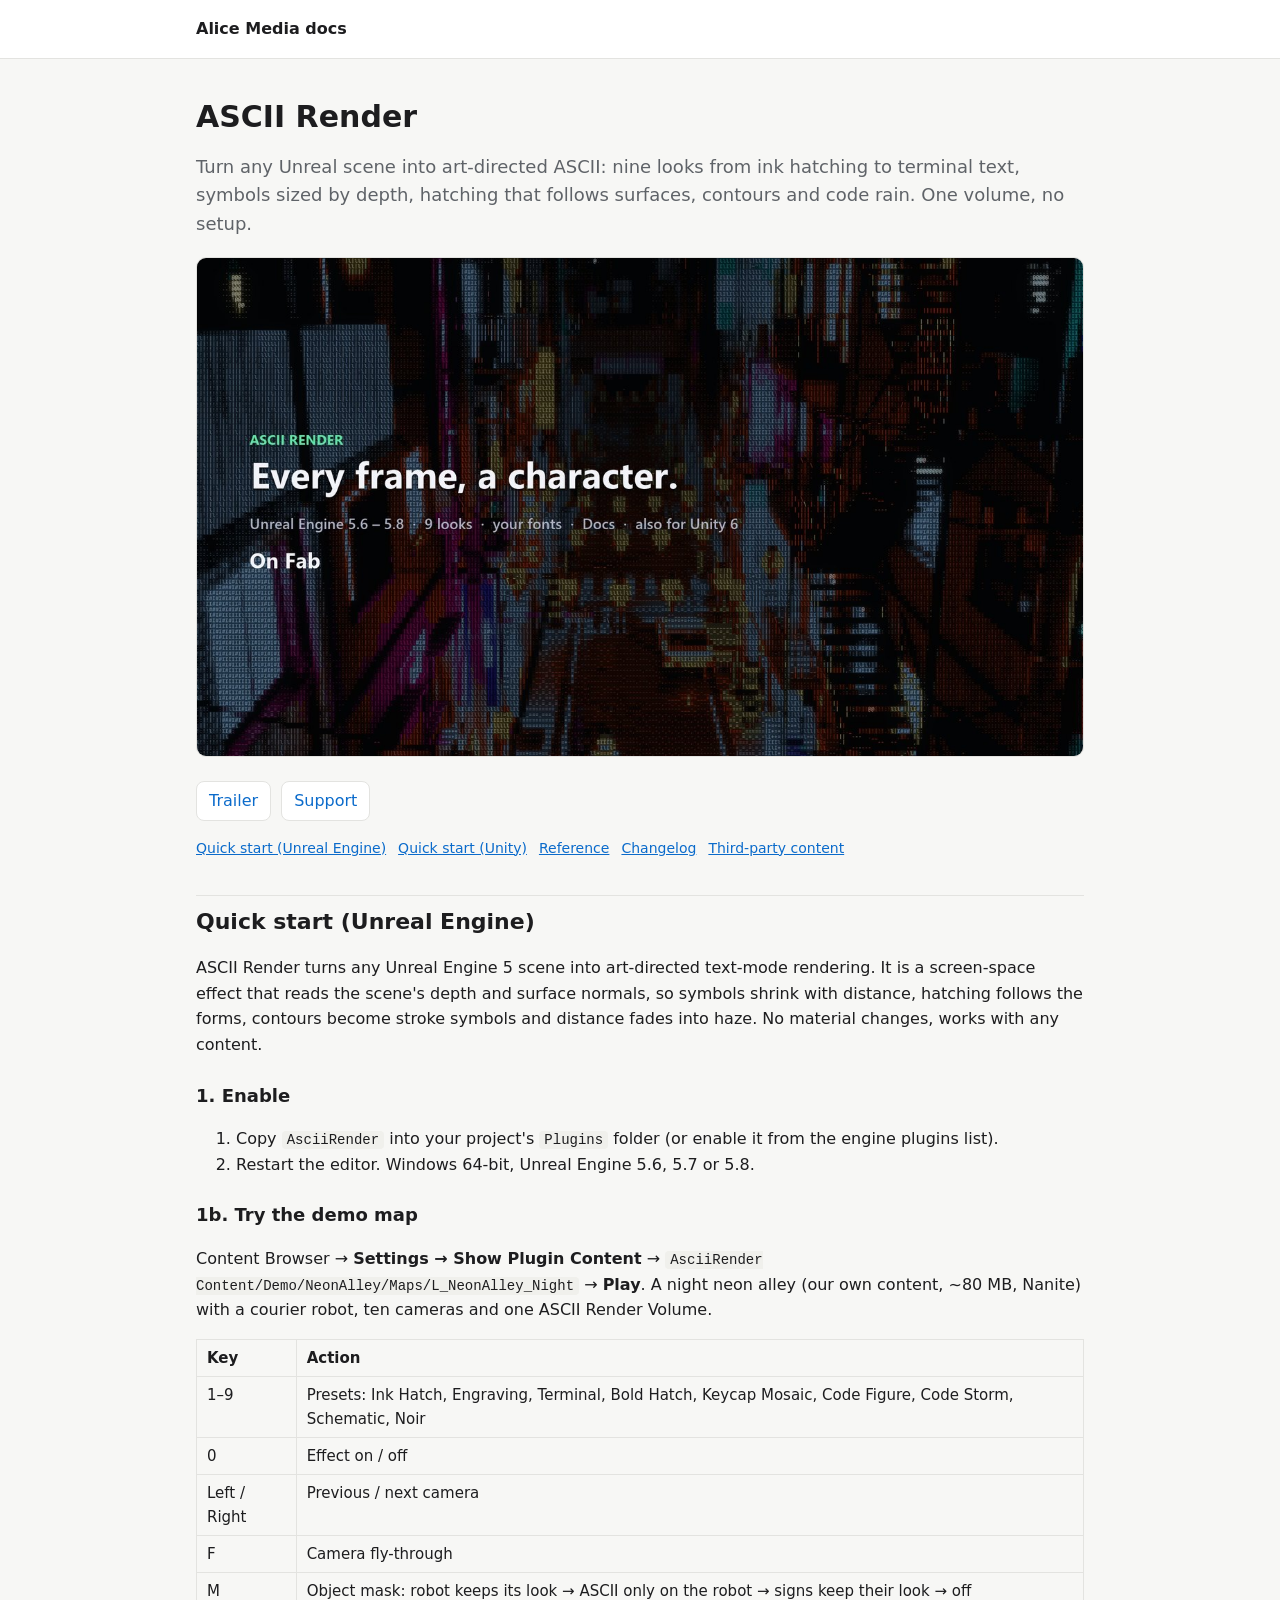
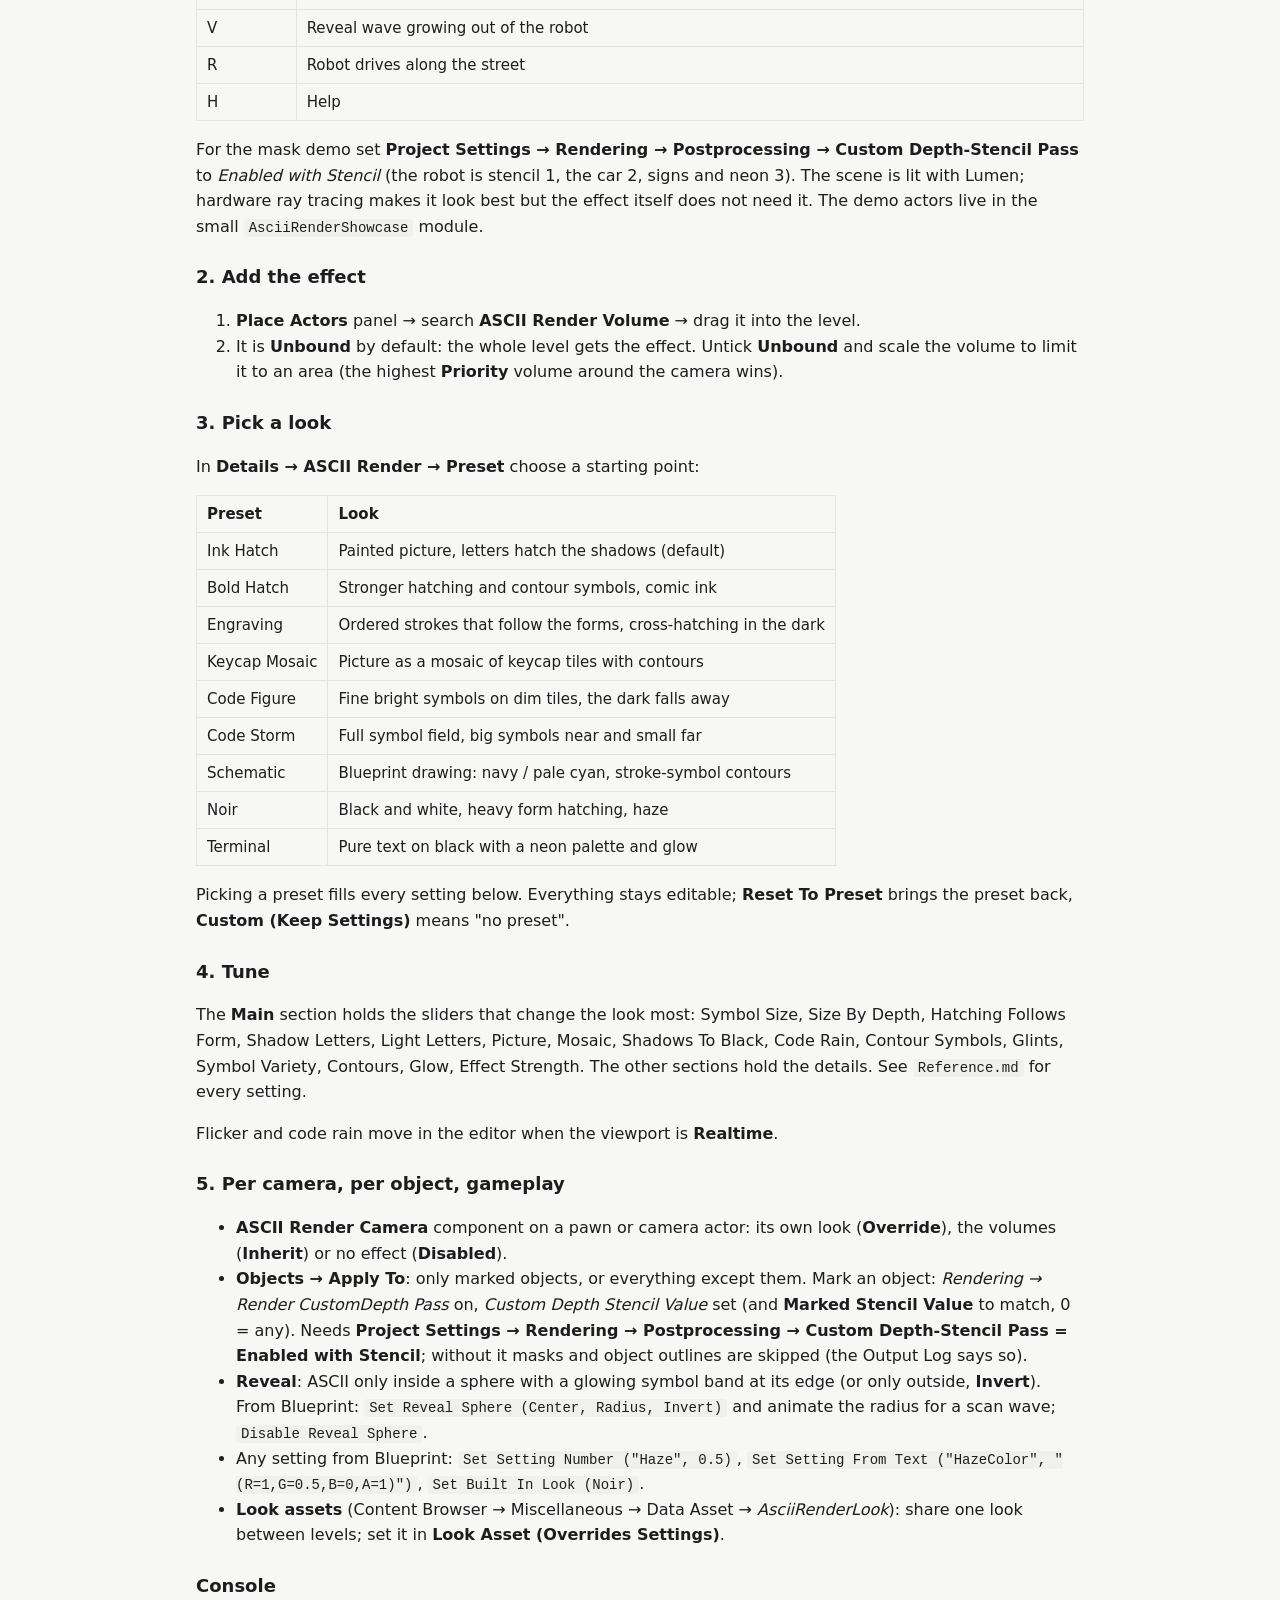
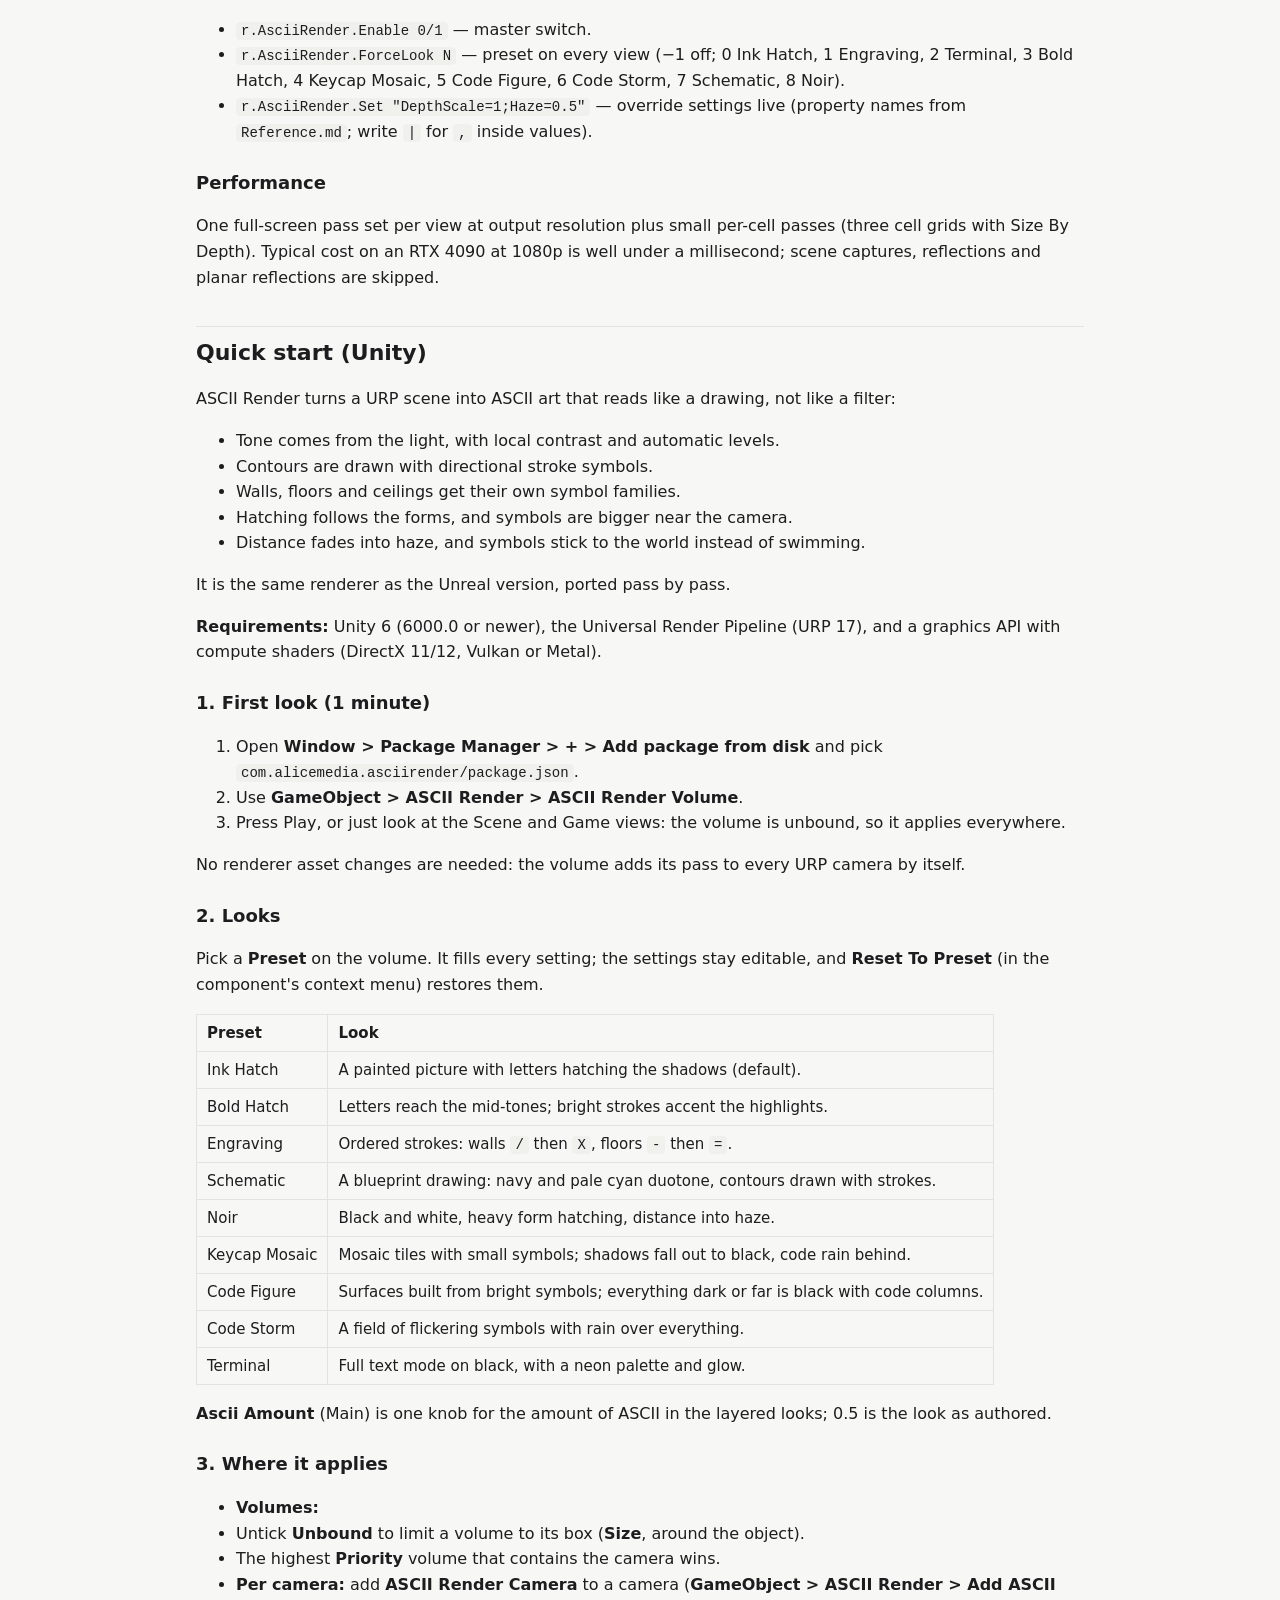
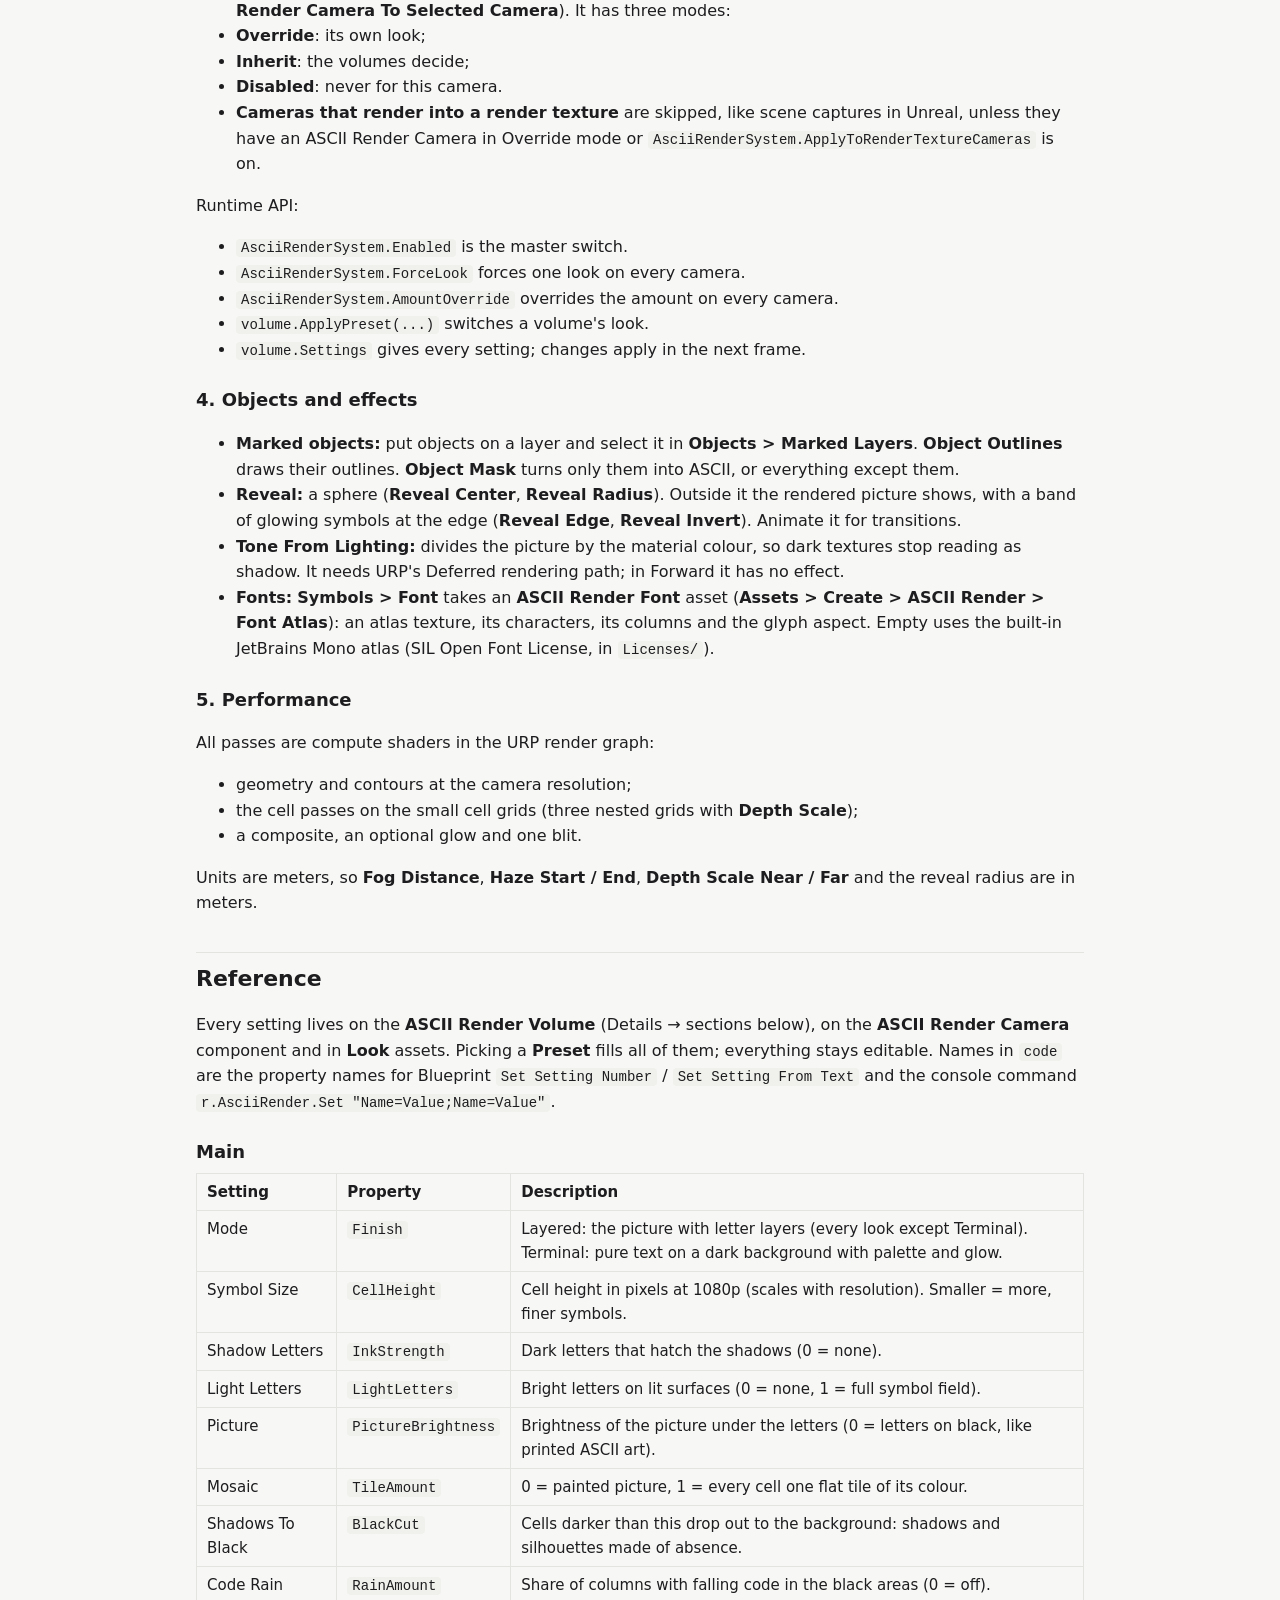
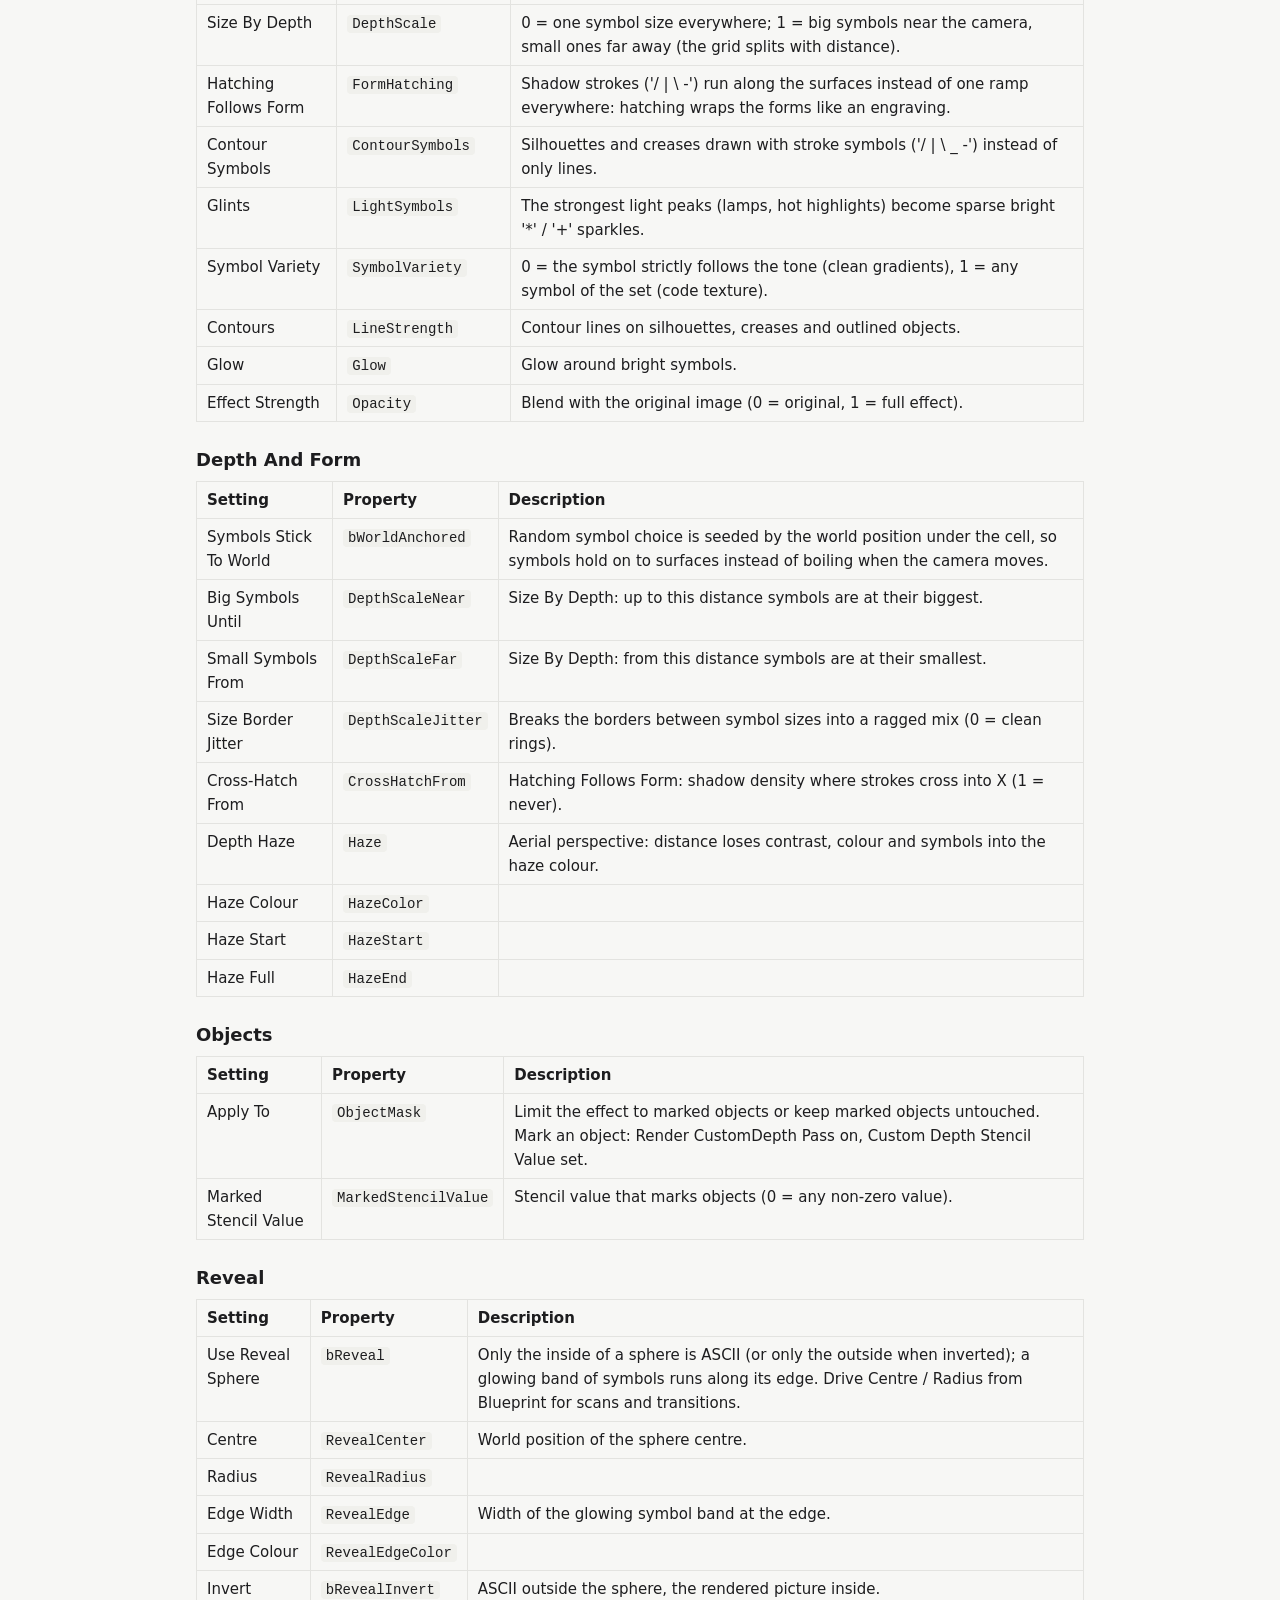
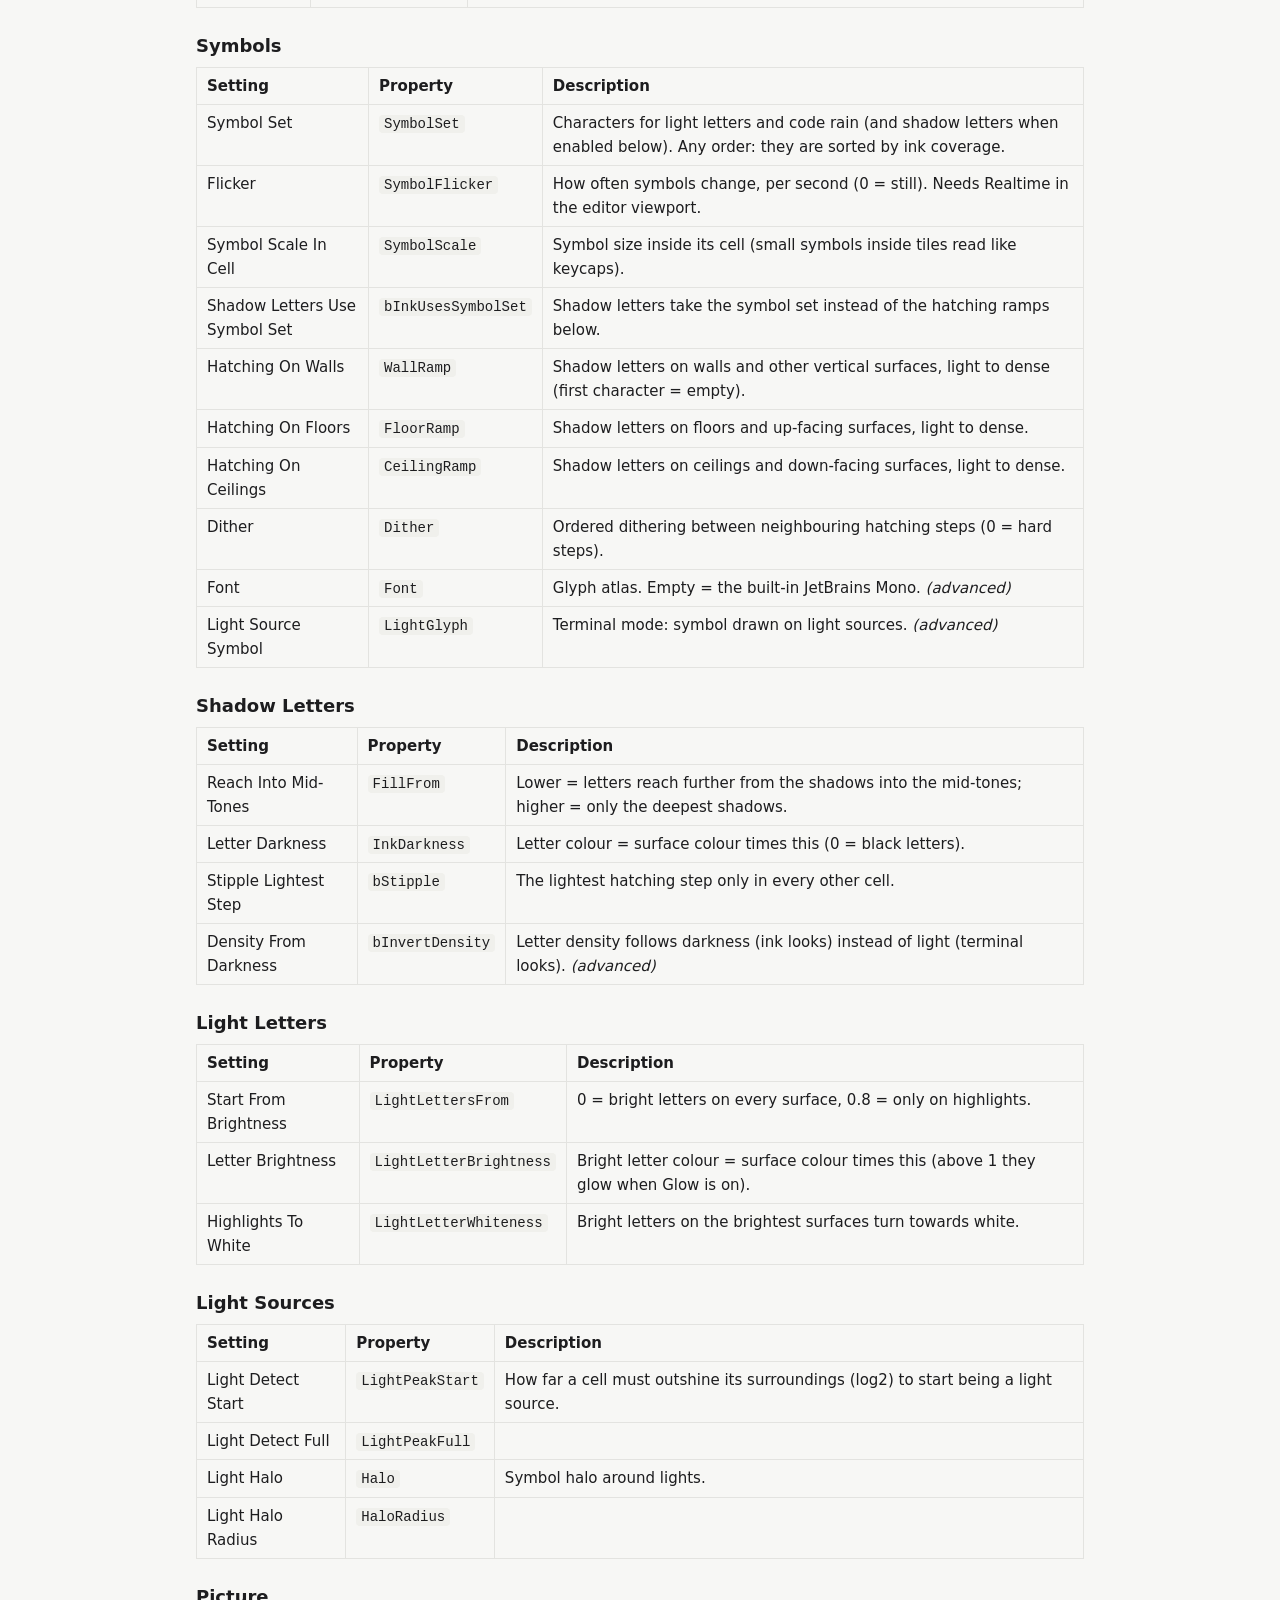
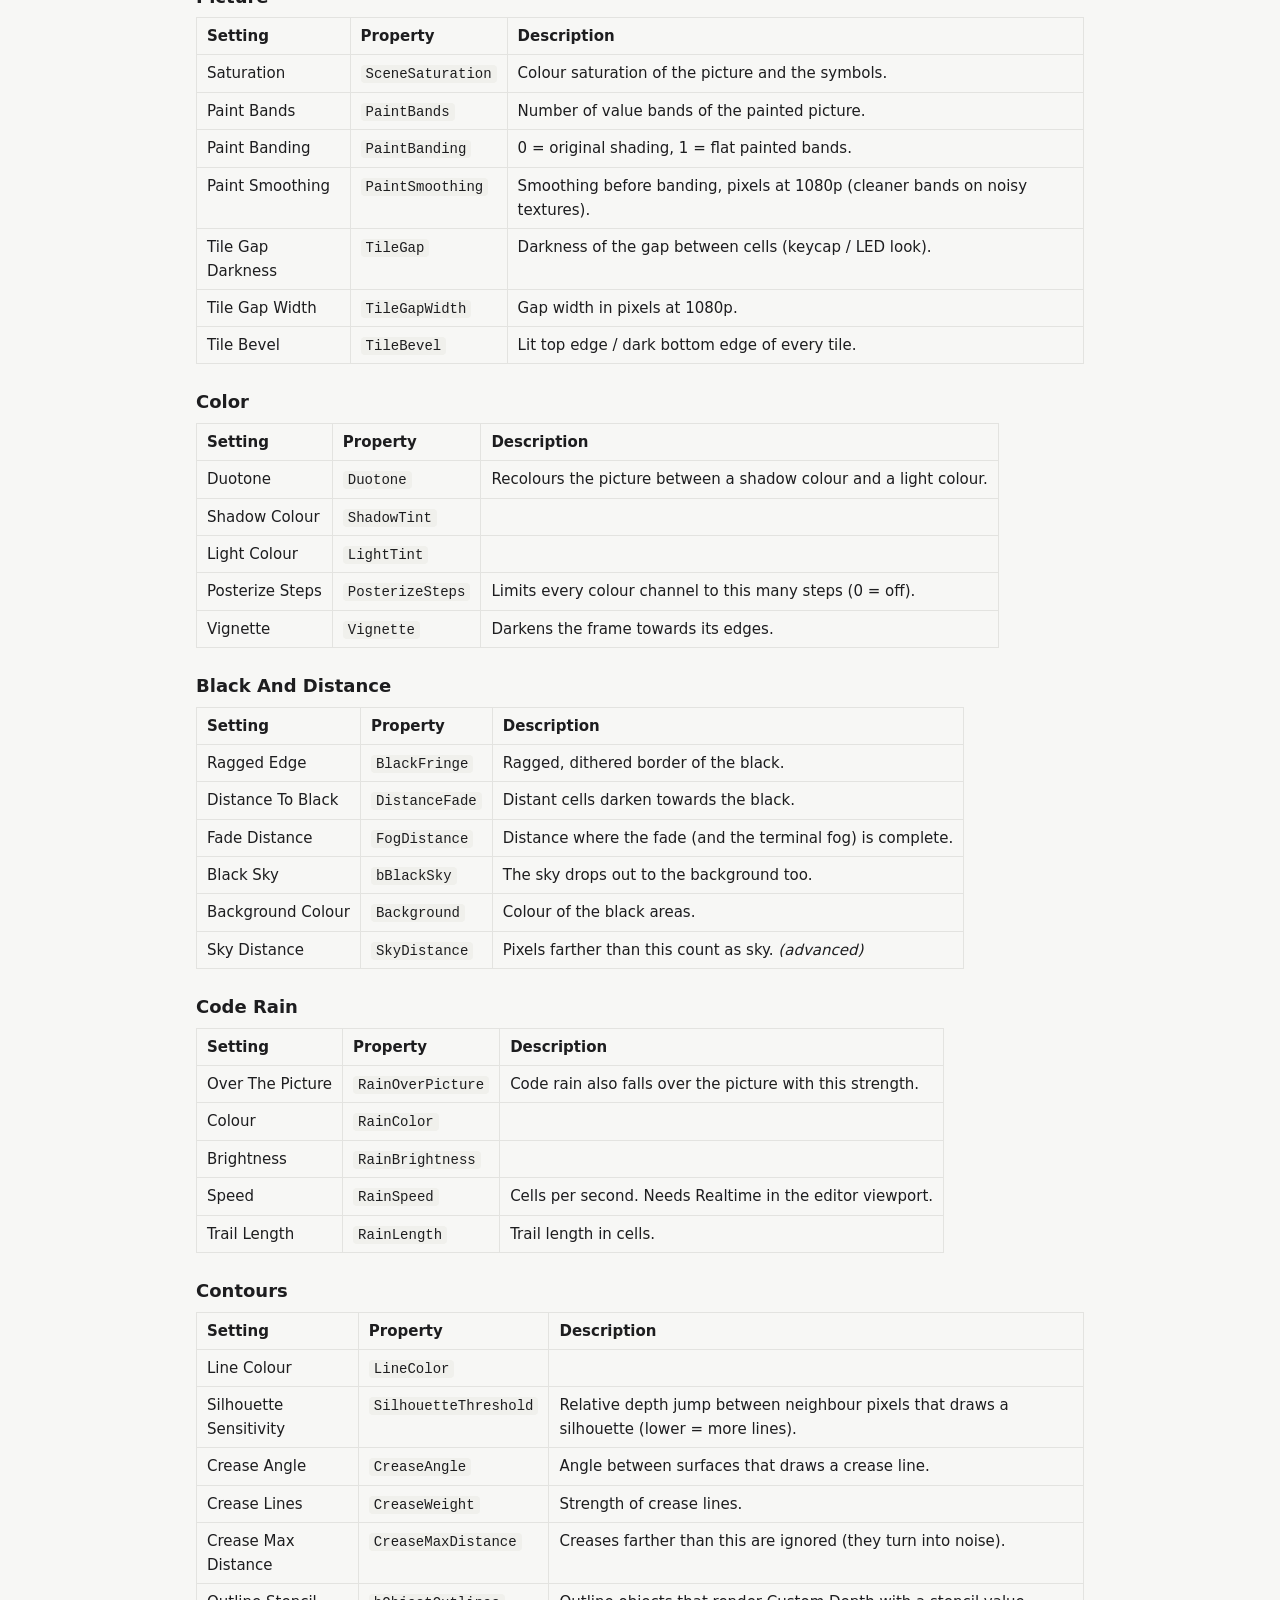
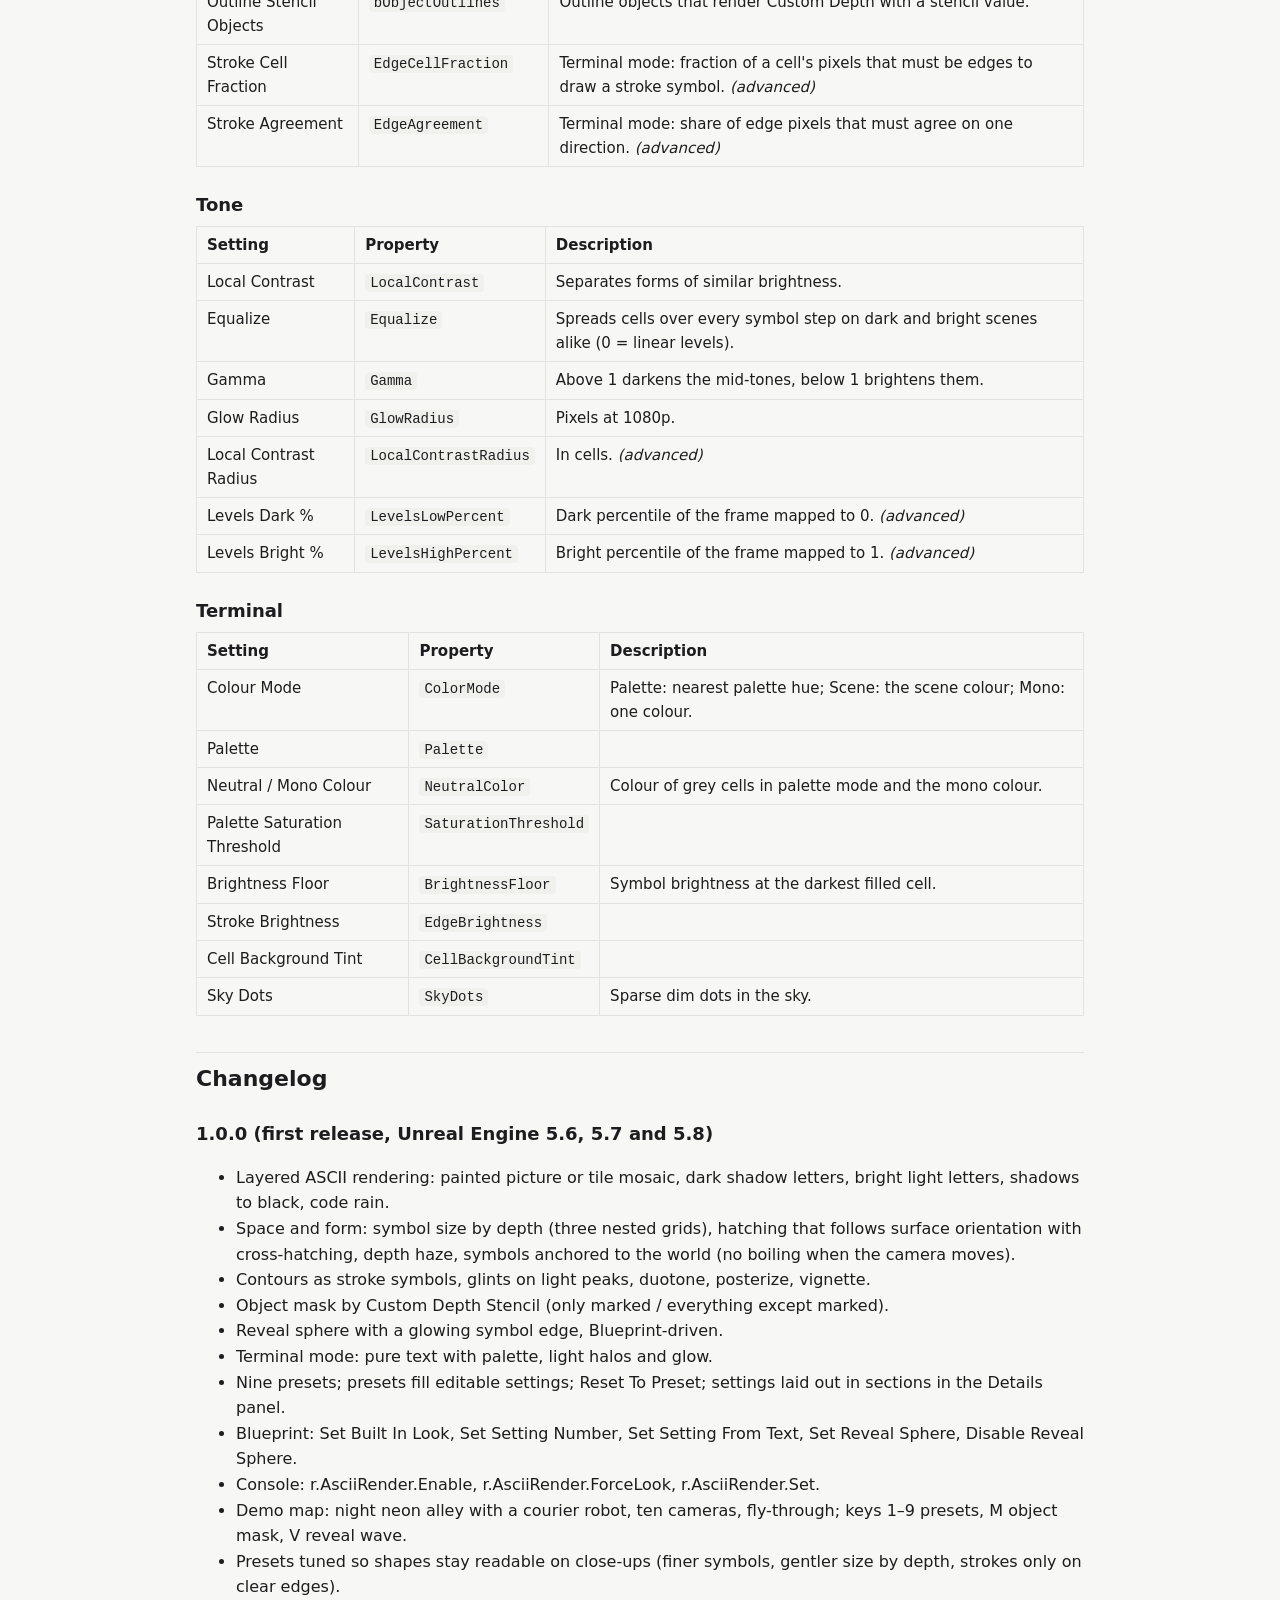
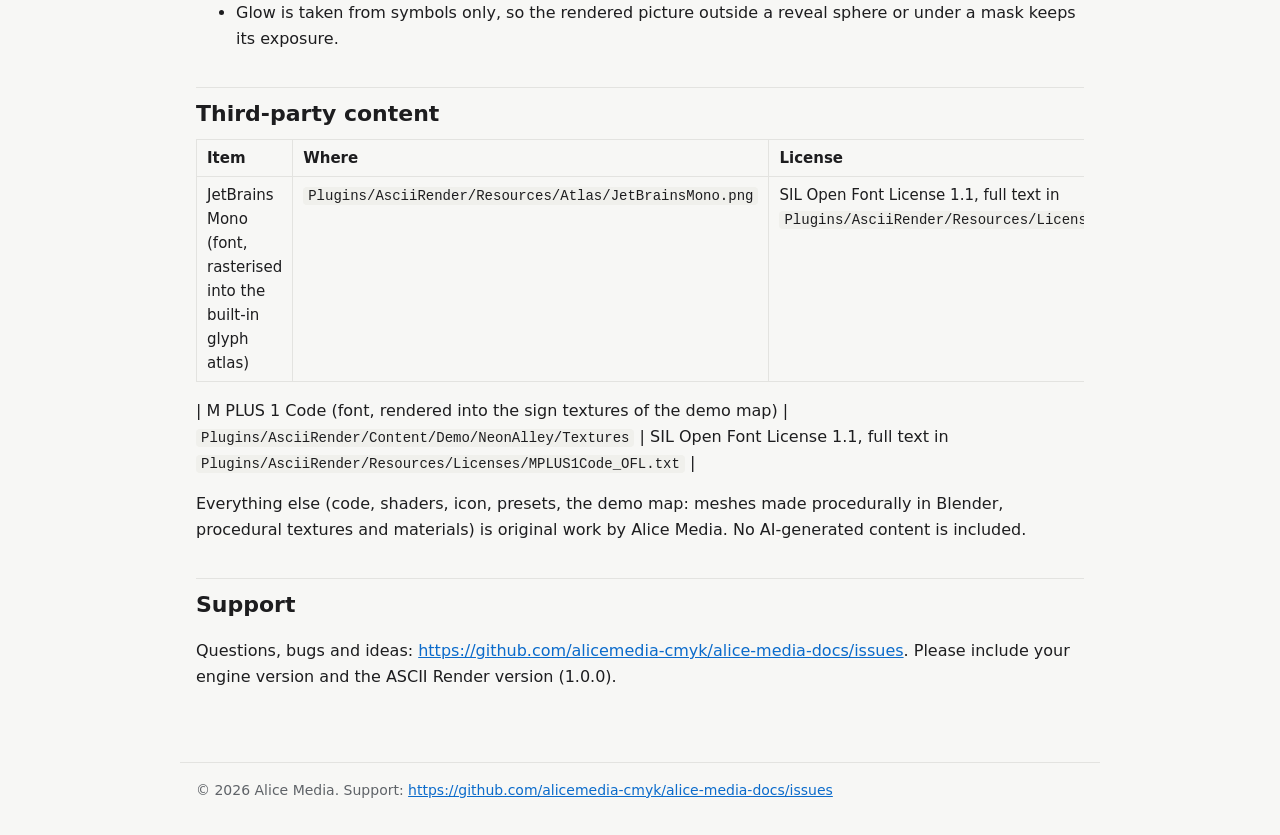
==== commit 1cb47284: "Docs: trailer link (ASCII Render)" ====
--- a/ascii-render/index.html
+++ b/ascii-render/index.html
@@ -5,7 +5,7 @@
 <main><h1>ASCII Render</h1>
 <p class="lead">Turn any Unreal scene into art-directed ASCII: nine looks from ink hatching to terminal text, symbols sized by depth, hatching that follows surfaces, contours and code rain. One volume, no setup.</p>
 <img class="cover" src="../img/ascii-render.jpg" alt="ASCII Render">
-<div class="links"><a href="https://github.com/alicemedia-cmyk/alice-media-docs/issues">Support</a></div>
+<div class="links"><a href="https://youtu.be/Fwwr92pt3SQ">Trailer</a><a href="https://github.com/alicemedia-cmyk/alice-media-docs/issues">Support</a></div>
 <nav class="toc"><a href="#quick-start-unreal-engine">Quick start (Unreal Engine)</a> <a href="#quick-start-unity">Quick start (Unity)</a> <a href="#reference">Reference</a> <a href="#changelog">Changelog</a> <a href="#third-party-content">Third-party content</a></nav>
 <h2 id="quick-start-unreal-engine">Quick start (Unreal Engine)</h2>
 <p>ASCII Render turns any Unreal Engine 5 scene into art-directed text-mode rendering. It is a screen-space effect that reads the
